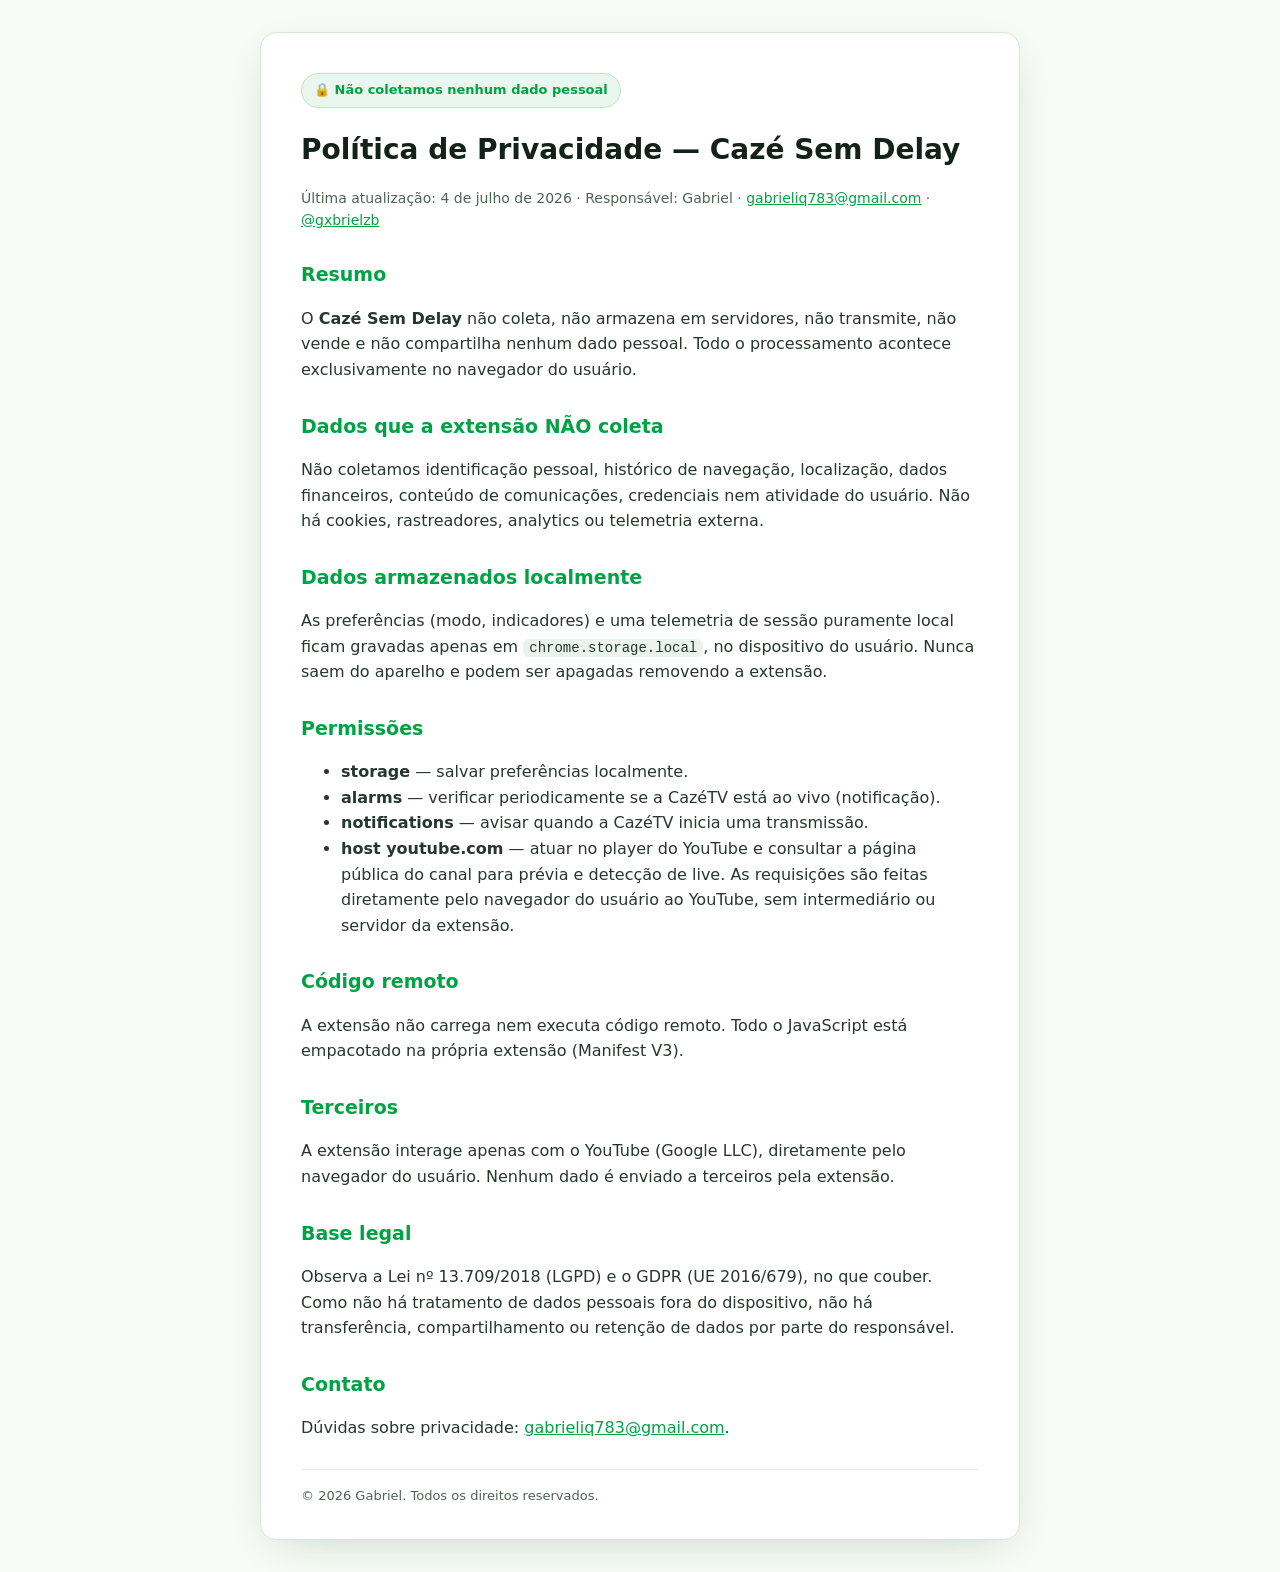
==== index.html @ c625ffb5 "Política de Privacidade — Cazé Sem Delay Co-Authored-By: Claude Fable 5 <noreply@anthropic.com>" ====
<!doctype html>
<html lang="pt-BR">
<head>
<meta charset="utf-8">
<meta name="viewport" content="width=device-width, initial-scale=1">
<title>Política de Privacidade — Cazé Sem Delay</title>
<style>
  :root { --g:#00a344; --ink:#12211a; --dim:#4c6653; --bg:#f6fbf5; --card:#fff; }
  * { box-sizing:border-box; }
  body { margin:0; background:var(--bg); color:var(--ink);
    font:16px/1.6 "Segoe UI",system-ui,-apple-system,sans-serif; padding:32px 16px; }
  main { max-width:760px; margin:0 auto; background:var(--card); border:1px solid #d7e7d9;
    border-radius:16px; padding:40px 40px 32px; box-shadow:0 12px 40px -18px rgba(0,60,20,.25); }
  h1 { font-size:28px; margin:0 0 4px; }
  .meta { color:var(--dim); font-size:14px; margin-bottom:24px; }
  h2 { font-size:19px; margin:28px 0 8px; color:var(--g); }
  p, li { color:#26382d; }
  code { background:#eaf4ec; padding:1px 6px; border-radius:5px; font-size:14px; }
  a { color:var(--g); }
  .badge { display:inline-block; background:#eaf7ee; border:1px solid #bfe3c7; color:var(--g);
    font-weight:700; font-size:13px; padding:6px 12px; border-radius:999px; margin-bottom:20px; }
  footer { margin-top:28px; padding-top:16px; border-top:1px solid #e5efe6; color:var(--dim); font-size:13px; }
</style>
</head>
<body>
<main>
  <div class="badge">🔒 Não coletamos nenhum dado pessoal</div>
  <h1>Política de Privacidade — Cazé Sem Delay</h1>
  <p class="meta">Última atualização: 4 de julho de 2026 · Responsável: Gabriel ·
    <a href="mailto:gabrieliq783@gmail.com">gabrieliq783@gmail.com</a> ·
    <a href="https://instagram.com/gxbrielzb">@gxbrielzb</a></p>

  <h2>Resumo</h2>
  <p>O <strong>Cazé Sem Delay</strong> não coleta, não armazena em servidores, não transmite,
    não vende e não compartilha nenhum dado pessoal. Todo o processamento acontece exclusivamente
    no navegador do usuário.</p>

  <h2>Dados que a extensão NÃO coleta</h2>
  <p>Não coletamos identificação pessoal, histórico de navegação, localização, dados financeiros,
    conteúdo de comunicações, credenciais nem atividade do usuário. Não há cookies, rastreadores,
    analytics ou telemetria externa.</p>

  <h2>Dados armazenados localmente</h2>
  <p>As preferências (modo, indicadores) e uma telemetria de sessão puramente local ficam gravadas
    apenas em <code>chrome.storage.local</code>, no dispositivo do usuário. Nunca saem do aparelho e
    podem ser apagadas removendo a extensão.</p>

  <h2>Permissões</h2>
  <ul>
    <li><strong>storage</strong> — salvar preferências localmente.</li>
    <li><strong>alarms</strong> — verificar periodicamente se a CazéTV está ao vivo (notificação).</li>
    <li><strong>notifications</strong> — avisar quando a CazéTV inicia uma transmissão.</li>
    <li><strong>host youtube.com</strong> — atuar no player do YouTube e consultar a página pública
      do canal para prévia e detecção de live. As requisições são feitas diretamente pelo navegador
      do usuário ao YouTube, sem intermediário ou servidor da extensão.</li>
  </ul>

  <h2>Código remoto</h2>
  <p>A extensão não carrega nem executa código remoto. Todo o JavaScript está empacotado na própria
    extensão (Manifest V3).</p>

  <h2>Terceiros</h2>
  <p>A extensão interage apenas com o YouTube (Google LLC), diretamente pelo navegador do usuário.
    Nenhum dado é enviado a terceiros pela extensão.</p>

  <h2>Base legal</h2>
  <p>Observa a Lei nº 13.709/2018 (LGPD) e o GDPR (UE 2016/679), no que couber. Como não há
    tratamento de dados pessoais fora do dispositivo, não há transferência, compartilhamento ou
    retenção de dados por parte do responsável.</p>

  <h2>Contato</h2>
  <p>Dúvidas sobre privacidade: <a href="mailto:gabrieliq783@gmail.com">gabrieliq783@gmail.com</a>.</p>

  <footer>© 2026 Gabriel. Todos os direitos reservados.</footer>
</main>
</body>
</html>
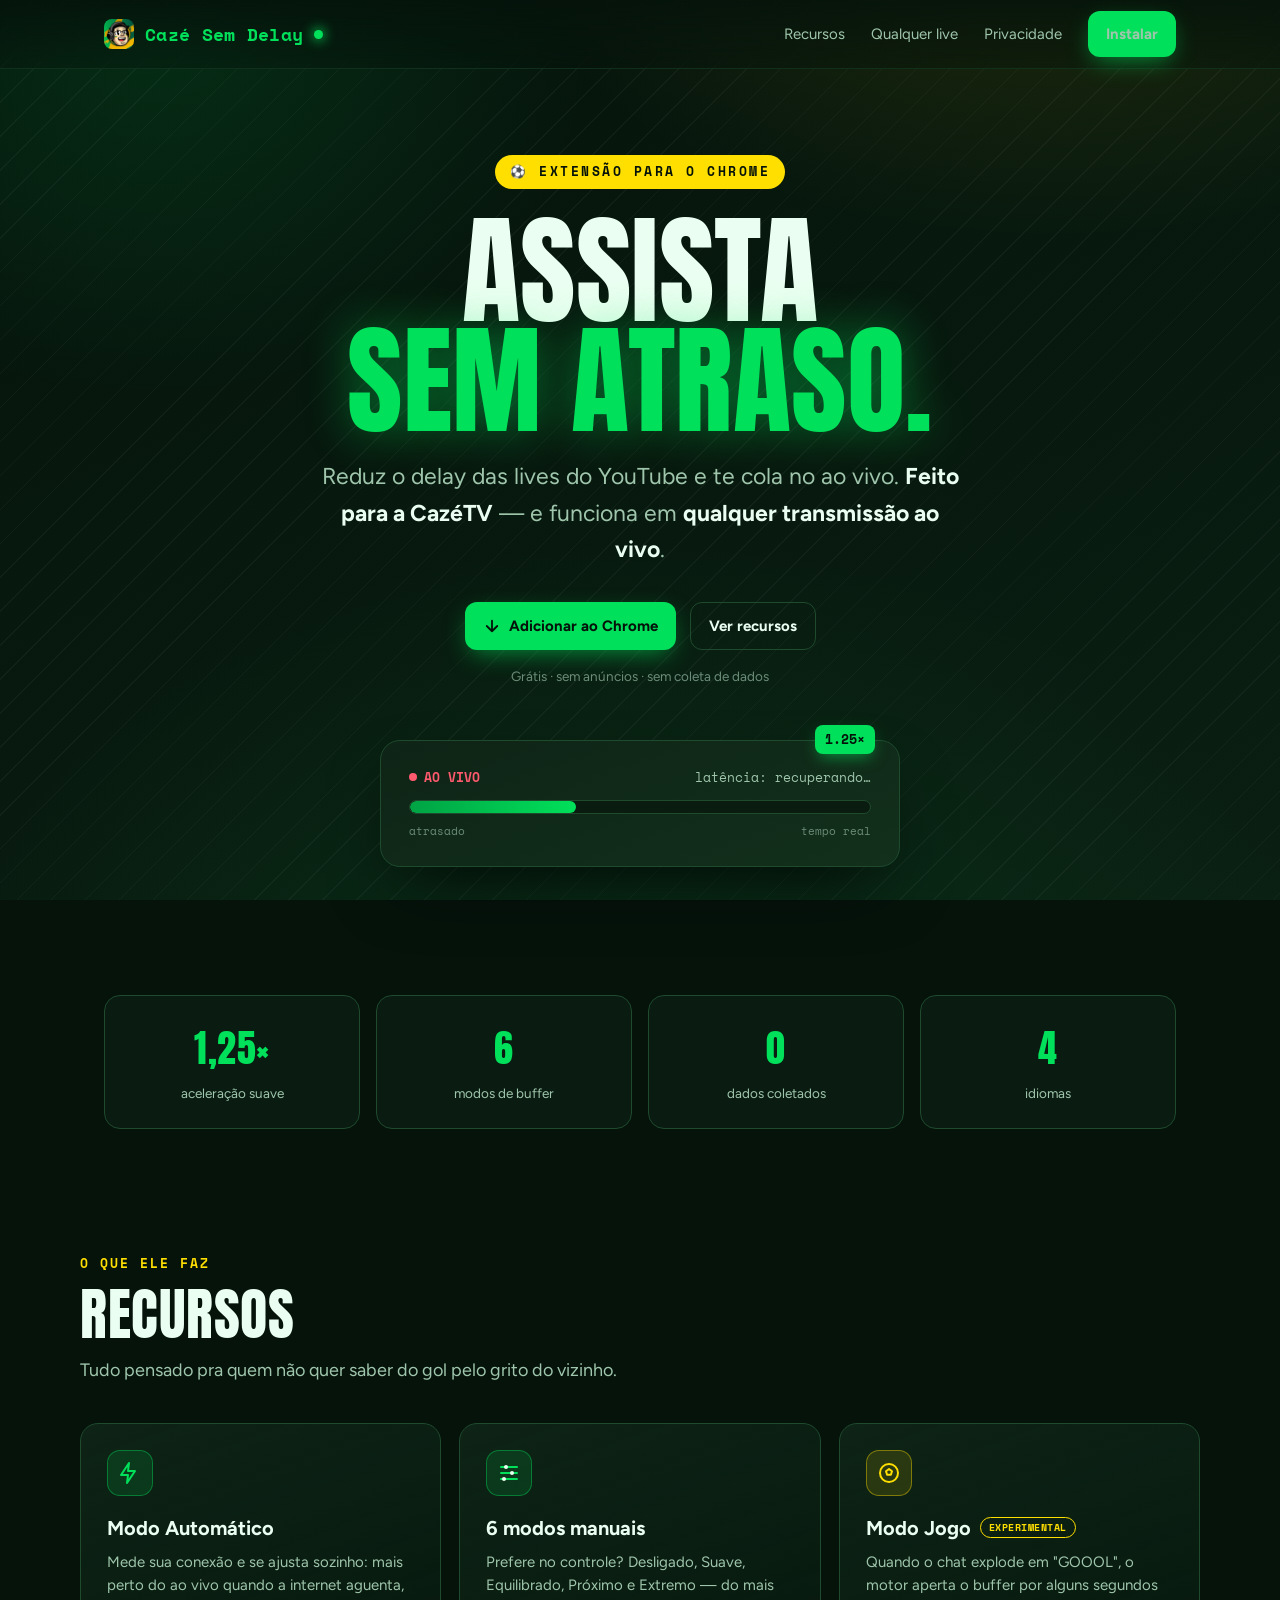
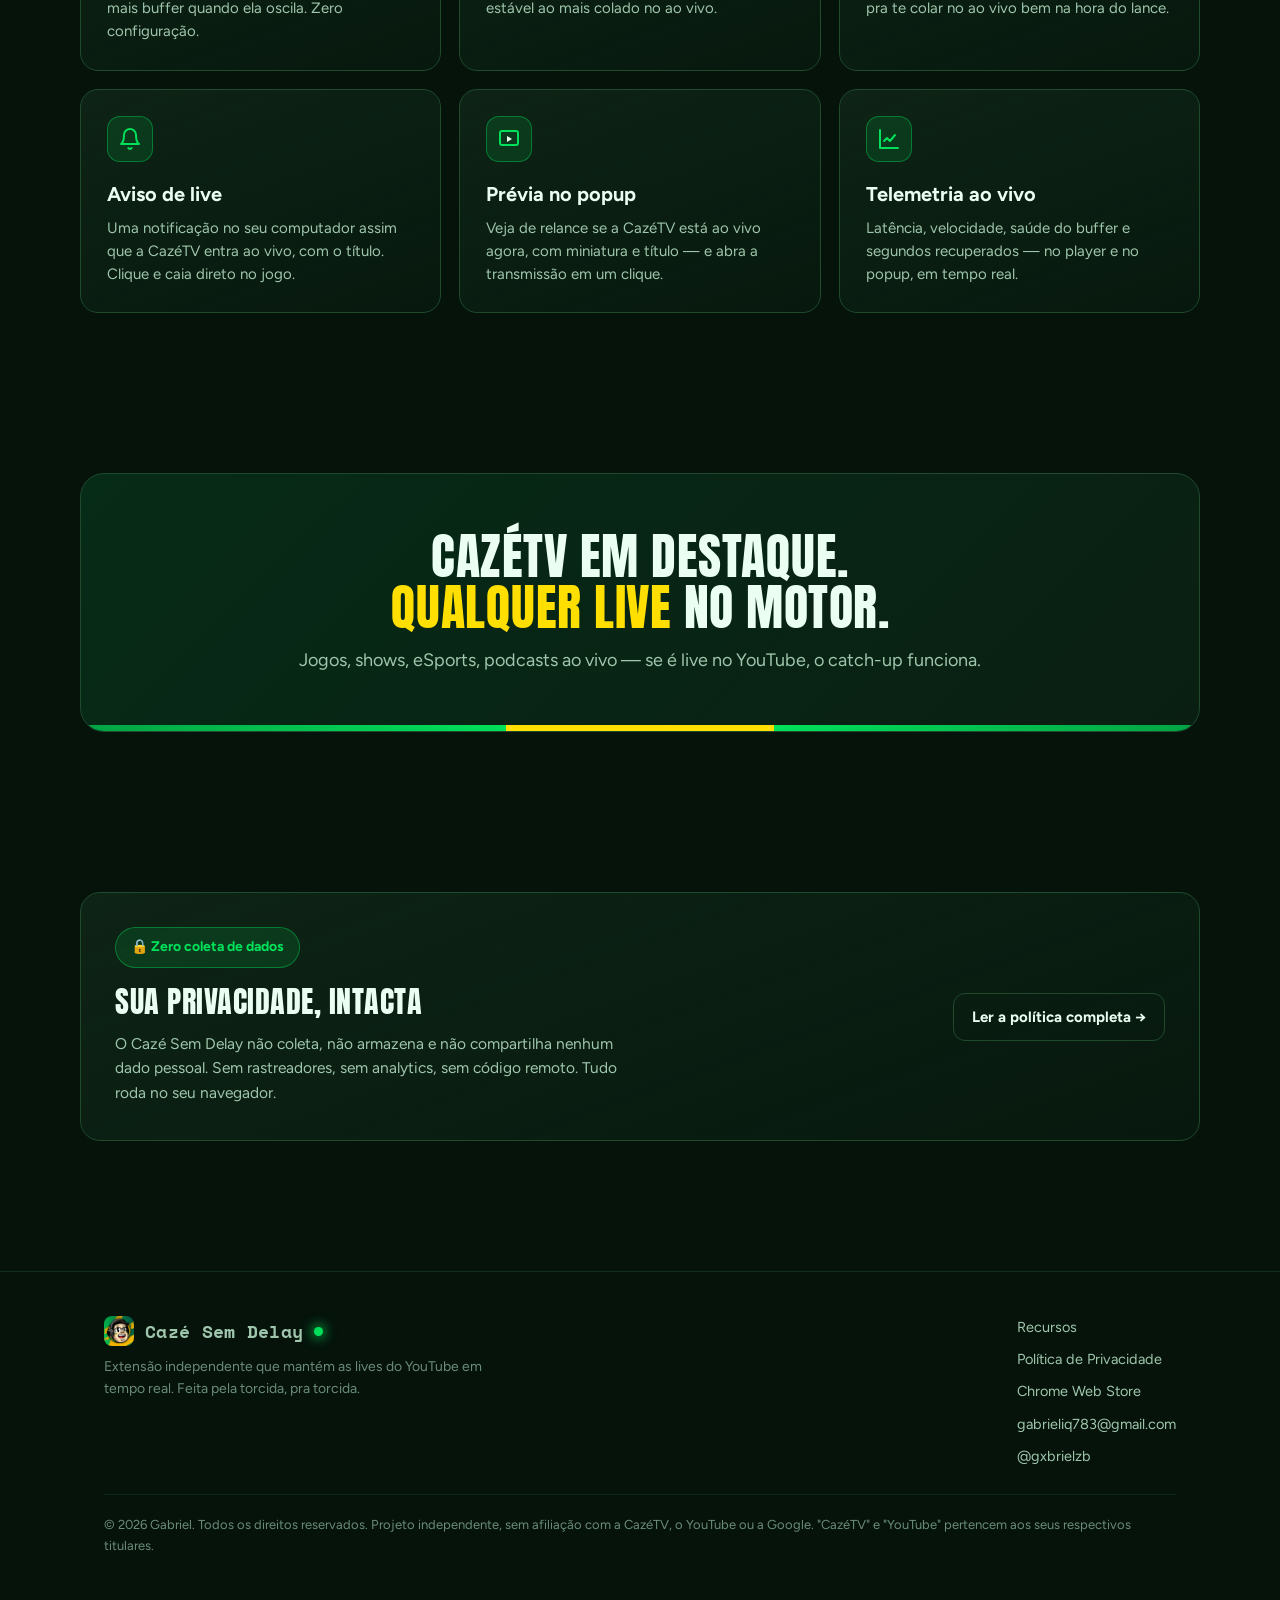
==== commit 41a02ea0: "Site: landing + política de privacidade (identidade verde-e-amarela) Co-Authored-By: Claude Fable 5 " ====
--- a/index.html
+++ b/index.html
@@ -3,75 +3,140 @@
 <head>
 <meta charset="utf-8">
 <meta name="viewport" content="width=device-width, initial-scale=1">
-<title>Política de Privacidade — Cazé Sem Delay</title>
-<style>
-  :root { --g:#00a344; --ink:#12211a; --dim:#4c6653; --bg:#f6fbf5; --card:#fff; }
-  * { box-sizing:border-box; }
-  body { margin:0; background:var(--bg); color:var(--ink);
-    font:16px/1.6 "Segoe UI",system-ui,-apple-system,sans-serif; padding:32px 16px; }
-  main { max-width:760px; margin:0 auto; background:var(--card); border:1px solid #d7e7d9;
-    border-radius:16px; padding:40px 40px 32px; box-shadow:0 12px 40px -18px rgba(0,60,20,.25); }
-  h1 { font-size:28px; margin:0 0 4px; }
-  .meta { color:var(--dim); font-size:14px; margin-bottom:24px; }
-  h2 { font-size:19px; margin:28px 0 8px; color:var(--g); }
-  p, li { color:#26382d; }
-  code { background:#eaf4ec; padding:1px 6px; border-radius:5px; font-size:14px; }
-  a { color:var(--g); }
-  .badge { display:inline-block; background:#eaf7ee; border:1px solid #bfe3c7; color:var(--g);
-    font-weight:700; font-size:13px; padding:6px 12px; border-radius:999px; margin-bottom:20px; }
-  footer { margin-top:28px; padding-top:16px; border-top:1px solid #e5efe6; color:var(--dim); font-size:13px; }
-</style>
+<title>Cazé Sem Delay — assista no tempo real</title>
+<meta name="description" content="Extensão do Chrome que reduz o atraso das lives do YouTube. Feita para a CazéTV, funciona em qualquer transmissão ao vivo.">
+<link rel="icon" href="icon.png">
+<link rel="preconnect" href="https://fonts.googleapis.com">
+<link rel="preconnect" href="https://fonts.gstatic.com" crossorigin>
+<link href="https://fonts.googleapis.com/css2?family=Anton&family=Figtree:wght@400;500;600;700;800&family=Space+Mono:wght@400;700&display=swap" rel="stylesheet">
+<link rel="stylesheet" href="styles.css">
 </head>
 <body>
+
+<header>
+  <div class="wrap nav">
+    <a class="brand" href="index.html"><img src="icon.png" alt="">Cazé Sem Delay<span class="o"></span></a>
+    <nav class="nav-links">
+      <a href="#recursos">Recursos</a>
+      <a href="#qualquer">Qualquer live</a>
+      <a href="privacidade.html">Privacidade</a>
+      <a class="btn btn-g" href="https://chromewebstore.google.com/detail/gmfbbgeihenmmnpkmefojhnpockgpnch">Instalar</a>
+    </nav>
+  </div>
+</header>
+
 <main>
-  <div class="badge">🔒 Não coletamos nenhum dado pessoal</div>
-  <h1>Política de Privacidade — Cazé Sem Delay</h1>
-  <p class="meta">Última atualização: 4 de julho de 2026 · Responsável: Gabriel ·
-    <a href="mailto:gabrieliq783@gmail.com">gabrieliq783@gmail.com</a> ·
-    <a href="https://instagram.com/gxbrielzb">@gxbrielzb</a></p>
+  <!-- HERO -->
+  <section class="hero wrap">
+    <span class="chip reveal" style="animation-delay:.05s">⚽ EXTENSÃO PARA O CHROME</span>
+    <h1 class="reveal" style="animation-delay:.12s">Assista<br><em>sem atraso.</em></h1>
+    <p class="sub reveal" style="animation-delay:.2s">Reduz o delay das lives do YouTube e te cola no ao vivo.
+      <b>Feito para a CazéTV</b> — e funciona em <b>qualquer transmissão ao vivo</b>.</p>
+    <div class="cta-row reveal" style="animation-delay:.28s">
+      <a class="btn btn-g" href="https://chromewebstore.google.com/detail/gmfbbgeihenmmnpkmefojhnpockgpnch">
+        <svg width="18" height="18" viewBox="0 0 24 24" fill="none" stroke="currentColor" stroke-width="2.4" stroke-linecap="round" stroke-linejoin="round"><path d="M12 5v14M5 12l7 7 7-7"/></svg>
+        Adicionar ao Chrome</a>
+      <a class="btn btn-ghost" href="#recursos">Ver recursos</a>
+    </div>
+    <p class="hero-badge reveal" style="animation-delay:.34s">Grátis · sem anúncios · sem coleta de dados</p>
 
-  <h2>Resumo</h2>
-  <p>O <strong>Cazé Sem Delay</strong> não coleta, não armazena em servidores, não transmite,
-    não vende e não compartilha nenhum dado pessoal. Todo o processamento acontece exclusivamente
-    no navegador do usuário.</p>
+    <!-- speedometer -->
+    <div class="gauge reveal" style="animation-delay:.42s">
+      <span class="rate mono">1.25×</span>
+      <div class="row"><span class="live"><span class="dot"></span>AO VIVO</span><span>latência: recuperando…</span></div>
+      <div class="bar"><span></span></div>
+      <div class="scale"><span>atrasado</span><span>tempo real</span></div>
+    </div>
+  </section>
 
-  <h2>Dados que a extensão NÃO coleta</h2>
-  <p>Não coletamos identificação pessoal, histórico de navegação, localização, dados financeiros,
-    conteúdo de comunicações, credenciais nem atividade do usuário. Não há cookies, rastreadores,
-    analytics ou telemetria externa.</p>
+  <!-- STATS -->
+  <section class="wrap">
+    <div class="stats">
+      <div class="stat"><b>1,25×</b><span>aceleração suave</span></div>
+      <div class="stat"><b>6</b><span>modos de buffer</span></div>
+      <div class="stat"><b>0</b><span>dados coletados</span></div>
+      <div class="stat"><b>4</b><span>idiomas</span></div>
+    </div>
+  </section>
 
-  <h2>Dados armazenados localmente</h2>
-  <p>As preferências (modo, indicadores) e uma telemetria de sessão puramente local ficam gravadas
-    apenas em <code>chrome.storage.local</code>, no dispositivo do usuário. Nunca saem do aparelho e
-    podem ser apagadas removendo a extensão.</p>
+  <!-- FEATURES -->
+  <section class="sec wrap" id="recursos">
+    <p class="sec-kicker">O QUE ELE FAZ</p>
+    <h2>Recursos</h2>
+    <p class="lead">Tudo pensado pra quem não quer saber do gol pelo grito do vizinho.</p>
+    <div class="grid">
+      <div class="card">
+        <div class="ic"><svg viewBox="0 0 24 24"><path d="M11 2 3 14h7l-1 8 8-12h-7z"/></svg></div>
+        <h3>Modo Automático</h3>
+        <p>Mede sua conexão e se ajusta sozinho: mais perto do ao vivo quando a internet aguenta, mais buffer quando ela oscila. Zero configuração.</p>
+      </div>
+      <div class="card">
+        <div class="ic"><svg viewBox="0 0 24 24"><path d="M4 6h16M4 12h16M4 18h16"/><circle cx="9" cy="6" r="2" fill="currentColor" stroke="none"/><circle cx="15" cy="12" r="2" fill="currentColor" stroke="none"/><circle cx="7" cy="18" r="2" fill="currentColor" stroke="none"/></svg></div>
+        <h3>6 modos manuais</h3>
+        <p>Prefere no controle? Desligado, Suave, Equilibrado, Próximo e Extremo — do mais estável ao mais colado no ao vivo.</p>
+      </div>
+      <div class="card exp">
+        <div class="ic"><svg viewBox="0 0 24 24"><circle cx="12" cy="12" r="9"/><path d="M12 8l3 2.2-1.1 3.6h-3.8L9 10.2z"/></svg></div>
+        <h3>Modo Jogo <span class="tag">experimental</span></h3>
+        <p>Quando o chat explode em "GOOOL", o motor aperta o buffer por alguns segundos pra te colar no ao vivo bem na hora do lance.</p>
+      </div>
+      <div class="card">
+        <div class="ic"><svg viewBox="0 0 24 24"><path d="M18 8a6 6 0 0 0-12 0c0 7-3 9-3 9h18s-3-2-3-9"/><path d="M13.7 21a2 2 0 0 1-3.4 0"/></svg></div>
+        <h3>Aviso de live</h3>
+        <p>Uma notificação no seu computador assim que a CazéTV entra ao vivo, com o título. Clique e caia direto no jogo.</p>
+      </div>
+      <div class="card">
+        <div class="ic"><svg viewBox="0 0 24 24"><rect x="3" y="4" width="18" height="14" rx="2"/><path d="M10 9l5 3-5 3z" fill="currentColor" stroke="none"/></svg></div>
+        <h3>Prévia no popup</h3>
+        <p>Veja de relance se a CazéTV está ao vivo agora, com miniatura e título — e abra a transmissão em um clique.</p>
+      </div>
+      <div class="card">
+        <div class="ic"><svg viewBox="0 0 24 24"><path d="M3 3v18h18"/><path d="M7 14l3-3 3 3 5-6"/></svg></div>
+        <h3>Telemetria ao vivo</h3>
+        <p>Latência, velocidade, saúde do buffer e segundos recuperados — no player e no popup, em tempo real.</p>
+      </div>
+    </div>
+  </section>
 
-  <h2>Permissões</h2>
-  <ul>
-    <li><strong>storage</strong> — salvar preferências localmente.</li>
-    <li><strong>alarms</strong> — verificar periodicamente se a CazéTV está ao vivo (notificação).</li>
-    <li><strong>notifications</strong> — avisar quando a CazéTV inicia uma transmissão.</li>
-    <li><strong>host youtube.com</strong> — atuar no player do YouTube e consultar a página pública
-      do canal para prévia e detecção de live. As requisições são feitas diretamente pelo navegador
-      do usuário ao YouTube, sem intermediário ou servidor da extensão.</li>
-  </ul>
+  <!-- BAND -->
+  <section class="sec wrap" id="qualquer">
+    <div class="band">
+      <h2>CazéTV em destaque.<br><em>Qualquer live</em> no motor.</h2>
+      <p>Jogos, shows, eSports, podcasts ao vivo — se é live no YouTube, o catch-up funciona.</p>
+    </div>
+  </section>
 
-  <h2>Código remoto</h2>
-  <p>A extensão não carrega nem executa código remoto. Todo o JavaScript está empacotado na própria
-    extensão (Manifest V3).</p>
+  <!-- PRIVACY TEASER -->
+  <section class="sec wrap">
+    <div class="priv-teaser">
+      <div>
+        <span class="pill">🔒 Zero coleta de dados</span>
+        <h3>Sua privacidade, intacta</h3>
+        <p>O Cazé Sem Delay não coleta, não armazena e não compartilha nenhum dado pessoal. Sem rastreadores, sem analytics, sem código remoto. Tudo roda no seu navegador.</p>
+      </div>
+      <a class="btn btn-ghost" href="privacidade.html">Ler a política completa →</a>
+    </div>
+  </section>
+</main>
 
-  <h2>Terceiros</h2>
-  <p>A extensão interage apenas com o YouTube (Google LLC), diretamente pelo navegador do usuário.
-    Nenhum dado é enviado a terceiros pela extensão.</p>
+<footer>
+  <div class="wrap">
+    <div class="foot">
+      <div>
+        <a class="brand" href="index.html"><img src="icon.png" alt="">Cazé Sem Delay<span class="o"></span></a>
+        <p>Extensão independente que mantém as lives do YouTube em tempo real. Feita pela torcida, pra torcida.</p>
+      </div>
+      <div class="foot-links">
+        <a href="#recursos">Recursos</a>
+        <a href="privacidade.html">Política de Privacidade</a>
+        <a href="https://chromewebstore.google.com/detail/gmfbbgeihenmmnpkmefojhnpockgpnch">Chrome Web Store</a>
+        <a href="mailto:gabrieliq783@gmail.com">gabrieliq783@gmail.com</a>
+        <a href="https://instagram.com/gxbrielzb">@gxbrielzb</a>
+      </div>
+    </div>
+    <p class="copyr">© 2026 Gabriel. Todos os direitos reservados. Projeto independente, sem afiliação com a CazéTV, o YouTube ou a Google. "CazéTV" e "YouTube" pertencem aos seus respectivos titulares.</p>
+  </div>
+</footer>
 
-  <h2>Base legal</h2>
-  <p>Observa a Lei nº 13.709/2018 (LGPD) e o GDPR (UE 2016/679), no que couber. Como não há
-    tratamento de dados pessoais fora do dispositivo, não há transferência, compartilhamento ou
-    retenção de dados por parte do responsável.</p>
-
-  <h2>Contato</h2>
-  <p>Dúvidas sobre privacidade: <a href="mailto:gabrieliq783@gmail.com">gabrieliq783@gmail.com</a>.</p>
-
-  <footer>© 2026 Gabriel. Todos os direitos reservados.</footer>
-</main>
 </body>
 </html>
--- a/styles.css
+++ b/styles.css
@@ -0,0 +1,149 @@
+/* Cazé Sem Delay — site. © 2026 Gabriel. Estádio à noite: verde profundo + holofotes. */
+:root{
+  --bg:#05130b; --bg2:#0a1f12; --surface:#0e2416; --surface2:#12301c;
+  --border:#1f4a2e; --ink:#eafff1; --dim:#9fc6ac; --faint:#6b8c78;
+  --g:#00e05a; --g2:#00a344; --y:#ffdf00; --blue:#1c2b6b;
+  --shadow:0 30px 70px -24px rgba(0,0,0,.8);
+  --ease:cubic-bezier(.2,.7,.2,1);
+}
+*{margin:0;padding:0;box-sizing:border-box}
+html{scroll-behavior:smooth}
+body{
+  background:var(--bg); color:var(--ink);
+  font-family:"Figtree","Segoe UI",system-ui,sans-serif; font-size:17px; line-height:1.6;
+  -webkit-font-smoothing:antialiased; overflow-x:hidden; position:relative; min-height:100vh;
+}
+/* atmosfera: holofotes + gramado + textura diagonal */
+body::before{content:"";position:fixed;inset:0;z-index:-2;pointer-events:none;
+  background:
+    radial-gradient(900px 520px at 82% -8%, rgba(255,223,0,.10), transparent 60%),
+    radial-gradient(760px 620px at 12% 4%, rgba(0,224,90,.12), transparent 58%),
+    radial-gradient(1200px 900px at 50% 120%, rgba(0,163,68,.14), transparent 60%),
+    linear-gradient(160deg,var(--bg),var(--bg2));}
+body::after{content:"";position:fixed;inset:0;z-index:-1;pointer-events:none;opacity:.04;
+  background:repeating-linear-gradient(135deg,#fff 0 1px,transparent 1px 24px);}
+a{color:var(--g);text-decoration:none}
+.wrap{max-width:1120px;margin:0 auto;padding:0 24px}
+.mono{font-family:"Space Mono",ui-monospace,monospace}
+
+/* ---- header ---- */
+header{position:sticky;top:0;z-index:50;backdrop-filter:blur(12px);
+  background:linear-gradient(180deg,rgba(5,19,11,.85),rgba(5,19,11,.35));
+  border-bottom:1px solid rgba(31,74,46,.5)}
+.nav{display:flex;align-items:center;justify-content:space-between;height:68px}
+.brand{display:flex;align-items:center;gap:11px;font-family:"Space Mono",monospace;font-weight:700;font-size:18px;letter-spacing:.3px}
+.brand img{width:30px;height:30px;border-radius:8px}
+.brand .o{width:9px;height:9px;border-radius:50%;background:var(--g);box-shadow:0 0 12px 2px rgba(0,224,90,.75);animation:pulse 2s var(--ease) infinite}
+.nav-links{display:flex;align-items:center;gap:26px;font-size:15px}
+.nav-links a{color:var(--dim);transition:color .2s}
+.nav-links a:hover{color:var(--ink)}
+.btn{display:inline-flex;align-items:center;gap:8px;font-weight:700;font-size:15px;
+  padding:11px 18px;border-radius:12px;border:0;cursor:pointer;transition:transform .12s var(--ease),box-shadow .2s,background .2s}
+.btn-g{background:var(--g);color:#04120a;box-shadow:0 8px 24px -6px rgba(0,224,90,.6)}
+.btn-g:hover{transform:translateY(-2px);box-shadow:0 14px 34px -6px rgba(0,224,90,.75)}
+.btn-ghost{background:transparent;color:var(--ink);border:1px solid var(--border)}
+.btn-ghost:hover{border-color:var(--g);color:var(--g)}
+@media(max-width:680px){.nav-links{display:none}}
+
+/* ---- hero ---- */
+.hero{position:relative;padding:86px 0 64px;text-align:center}
+.chip{display:inline-flex;align-items:center;gap:8px;font-family:"Space Mono",monospace;font-size:12.5px;font-weight:700;
+  letter-spacing:2.5px;color:#04120a;background:var(--y);padding:7px 15px;border-radius:999px;margin-bottom:26px}
+.hero h1{font-family:"Anton",sans-serif;font-weight:400;letter-spacing:.5px;line-height:.92;
+  font-size:clamp(52px,10vw,120px);text-transform:uppercase;margin-bottom:22px}
+.hero h1 em{font-style:normal;color:var(--g);text-shadow:0 0 46px rgba(0,224,90,.45)}
+.hero p.sub{font-size:clamp(18px,2.4vw,23px);color:var(--dim);max-width:640px;margin:0 auto 34px}
+.hero p.sub b{color:var(--ink)}
+.cta-row{display:flex;gap:14px;justify-content:center;flex-wrap:wrap}
+.hero-badge{margin-top:16px;font-size:13.5px;color:var(--faint)}
+.reveal{opacity:0;transform:translateY(16px);animation:rise .8s var(--ease) forwards}
+
+/* ---- speedometer visual ---- */
+.gauge{margin:52px auto 0;max-width:520px;position:relative;
+  background:linear-gradient(160deg,var(--surface),var(--surface2));border:1px solid var(--border);
+  border-radius:20px;padding:26px 28px;box-shadow:var(--shadow)}
+.gauge .row{display:flex;align-items:center;justify-content:space-between;font-family:"Space Mono",monospace;font-size:13px;color:var(--dim);margin-bottom:12px}
+.gauge .live{display:inline-flex;align-items:center;gap:7px;color:#ff5a6e;font-weight:700}
+.gauge .live .dot{width:8px;height:8px;border-radius:50%;background:#ff5a6e;animation:pulse 1.3s var(--ease) infinite}
+.bar{height:14px;border-radius:999px;background:#0a1c10;overflow:hidden;border:1px solid var(--border)}
+.bar span{display:block;height:100%;width:36%;border-radius:999px;
+  background:linear-gradient(90deg,var(--g2),var(--g));animation:catchup 3.4s var(--ease) infinite}
+.gauge .scale{display:flex;justify-content:space-between;font-family:"Space Mono",monospace;font-size:11px;color:var(--faint);margin-top:9px}
+.gauge .rate{position:absolute;top:-16px;right:24px;font-family:"Space Mono",monospace;font-weight:700;font-size:13px;
+  color:#04120a;background:var(--g);padding:4px 10px;border-radius:8px;box-shadow:0 6px 16px -4px rgba(0,224,90,.6)}
+
+/* ---- stats ---- */
+.stats{display:grid;grid-template-columns:repeat(4,1fr);gap:16px;margin:64px 0}
+.stat{background:rgba(14,36,22,.6);border:1px solid var(--border);border-radius:16px;padding:22px;text-align:center}
+.stat b{display:block;font-family:"Anton",sans-serif;font-weight:400;font-size:38px;color:var(--g);letter-spacing:.5px}
+.stat span{font-size:13.5px;color:var(--dim)}
+@media(max-width:680px){.stats{grid-template-columns:repeat(2,1fr)}}
+
+/* ---- section heads ---- */
+.sec{padding:60px 0}
+.sec-kicker{font-family:"Space Mono",monospace;font-size:13px;letter-spacing:2px;color:var(--y);font-weight:700;margin-bottom:12px}
+.sec h2{font-family:"Anton",sans-serif;font-weight:400;font-size:clamp(34px,5vw,56px);text-transform:uppercase;letter-spacing:.5px;line-height:1;margin-bottom:14px}
+.sec .lead{color:var(--dim);max-width:560px;font-size:18px}
+
+/* ---- features ---- */
+.grid{display:grid;grid-template-columns:repeat(3,1fr);gap:18px;margin-top:38px}
+@media(max-width:900px){.grid{grid-template-columns:repeat(2,1fr)}}
+@media(max-width:560px){.grid{grid-template-columns:1fr}}
+.card{background:linear-gradient(160deg,var(--surface),rgba(10,31,18,.5));border:1px solid var(--border);
+  border-radius:18px;padding:26px;transition:transform .18s var(--ease),border-color .2s,box-shadow .2s}
+.card:hover{transform:translateY(-4px);border-color:var(--g);box-shadow:0 22px 44px -20px rgba(0,224,90,.35)}
+.card .ic{width:46px;height:46px;border-radius:13px;display:grid;place-items:center;margin-bottom:16px;
+  background:rgba(0,224,90,.12);border:1px solid rgba(0,224,90,.4)}
+.card .ic svg{width:24px;height:24px;stroke:var(--g);fill:none;stroke-width:2;stroke-linecap:round;stroke-linejoin:round}
+.card.exp .ic{background:rgba(255,223,0,.12);border-color:rgba(255,223,0,.4)}
+.card.exp .ic svg{stroke:var(--y)}
+.card h3{font-size:20px;font-weight:700;margin-bottom:7px;display:flex;align-items:center;gap:9px}
+.tag{font-family:"Space Mono",monospace;font-size:9.5px;font-weight:700;letter-spacing:.5px;text-transform:uppercase;
+  color:var(--y);border:1px solid var(--y);border-radius:999px;padding:2px 8px}
+.card p{color:var(--dim);font-size:15px;line-height:1.55}
+
+/* ---- big band ---- */
+.band{margin:40px 0;border-radius:24px;overflow:hidden;position:relative;
+  background:linear-gradient(135deg,#062b17,#0a1f12);border:1px solid var(--border);padding:56px 40px;text-align:center}
+.band::after{content:"";position:absolute;left:0;right:0;bottom:0;height:6px;
+  background:linear-gradient(90deg,var(--g2),var(--g) 38%,var(--y) 38%,var(--y) 62%,var(--g) 62%,var(--g2))}
+.band h2{font-family:"Anton",sans-serif;font-weight:400;font-size:clamp(30px,5vw,50px);text-transform:uppercase;line-height:1.02}
+.band h2 em{font-style:normal;color:var(--y)}
+.band p{color:var(--dim);margin-top:14px;font-size:18px}
+
+/* ---- privacy teaser + article ---- */
+.priv-teaser{display:flex;align-items:center;gap:26px;flex-wrap:wrap;justify-content:space-between;
+  background:linear-gradient(160deg,var(--surface),rgba(10,31,18,.5));border:1px solid var(--border);border-radius:20px;padding:34px}
+.priv-teaser .pill{display:inline-flex;align-items:center;gap:9px;background:rgba(0,224,90,.12);border:1px solid rgba(0,224,90,.4);
+  color:var(--g);font-weight:700;padding:8px 15px;border-radius:999px;font-size:14px;margin-bottom:10px}
+.priv-teaser h3{font-family:"Anton",sans-serif;font-weight:400;font-size:30px;text-transform:uppercase;letter-spacing:.5px}
+.priv-teaser p{color:var(--dim);max-width:520px;margin-top:6px;font-size:15.5px}
+
+.article{max-width:820px;margin:0 auto}
+.article .badge{display:inline-flex;align-items:center;gap:9px;background:rgba(0,224,90,.12);border:1px solid rgba(0,224,90,.4);
+  color:var(--g);font-weight:700;padding:8px 15px;border-radius:999px;font-size:14px;margin-bottom:20px}
+.article h1{font-family:"Anton",sans-serif;font-weight:400;font-size:clamp(38px,7vw,64px);text-transform:uppercase;letter-spacing:.5px;line-height:.98;margin-bottom:8px}
+.article .meta{color:var(--faint);font-size:14px;margin-bottom:34px;font-family:"Space Mono",monospace}
+.article h2{font-size:22px;margin:30px 0 10px;color:var(--g)}
+.article p,.article li{color:var(--ink);font-size:16.5px;line-height:1.7}
+.article ul{padding-left:22px;margin:8px 0}
+.article li{margin:5px 0}
+.article code{background:var(--surface2);border:1px solid var(--border);border-radius:6px;padding:1px 7px;font-family:"Space Mono",monospace;font-size:14px}
+.article .box{background:linear-gradient(160deg,var(--surface),rgba(10,31,18,.5));border:1px solid var(--border);border-radius:16px;padding:24px 28px;margin:18px 0}
+
+/* ---- footer ---- */
+footer{border-top:1px solid rgba(31,74,46,.5);margin-top:70px;padding:44px 0 60px}
+.foot{display:flex;justify-content:space-between;gap:30px;flex-wrap:wrap;align-items:flex-start}
+.foot .brand{margin-bottom:10px}
+.foot p{color:var(--faint);font-size:14px;max-width:380px}
+.foot a{color:var(--dim)}
+.foot-links{display:flex;flex-direction:column;gap:9px;font-size:14.5px}
+.foot-links a{color:var(--dim)}
+.foot-links a:hover{color:var(--g)}
+.copyr{margin-top:26px;color:var(--faint);font-size:13px;border-top:1px solid rgba(31,74,46,.35);padding-top:20px}
+
+/* ---- animations ---- */
+@keyframes pulse{0%,100%{opacity:1;transform:scale(1)}50%{opacity:.4;transform:scale(.7)}}
+@keyframes rise{to{opacity:1;transform:translateY(0)}}
+@keyframes catchup{0%{width:34%}55%{width:88%}75%{width:88%}100%{width:34%}}
+@media(prefers-reduced-motion:reduce){*{animation:none!important}.reveal{opacity:1;transform:none}}
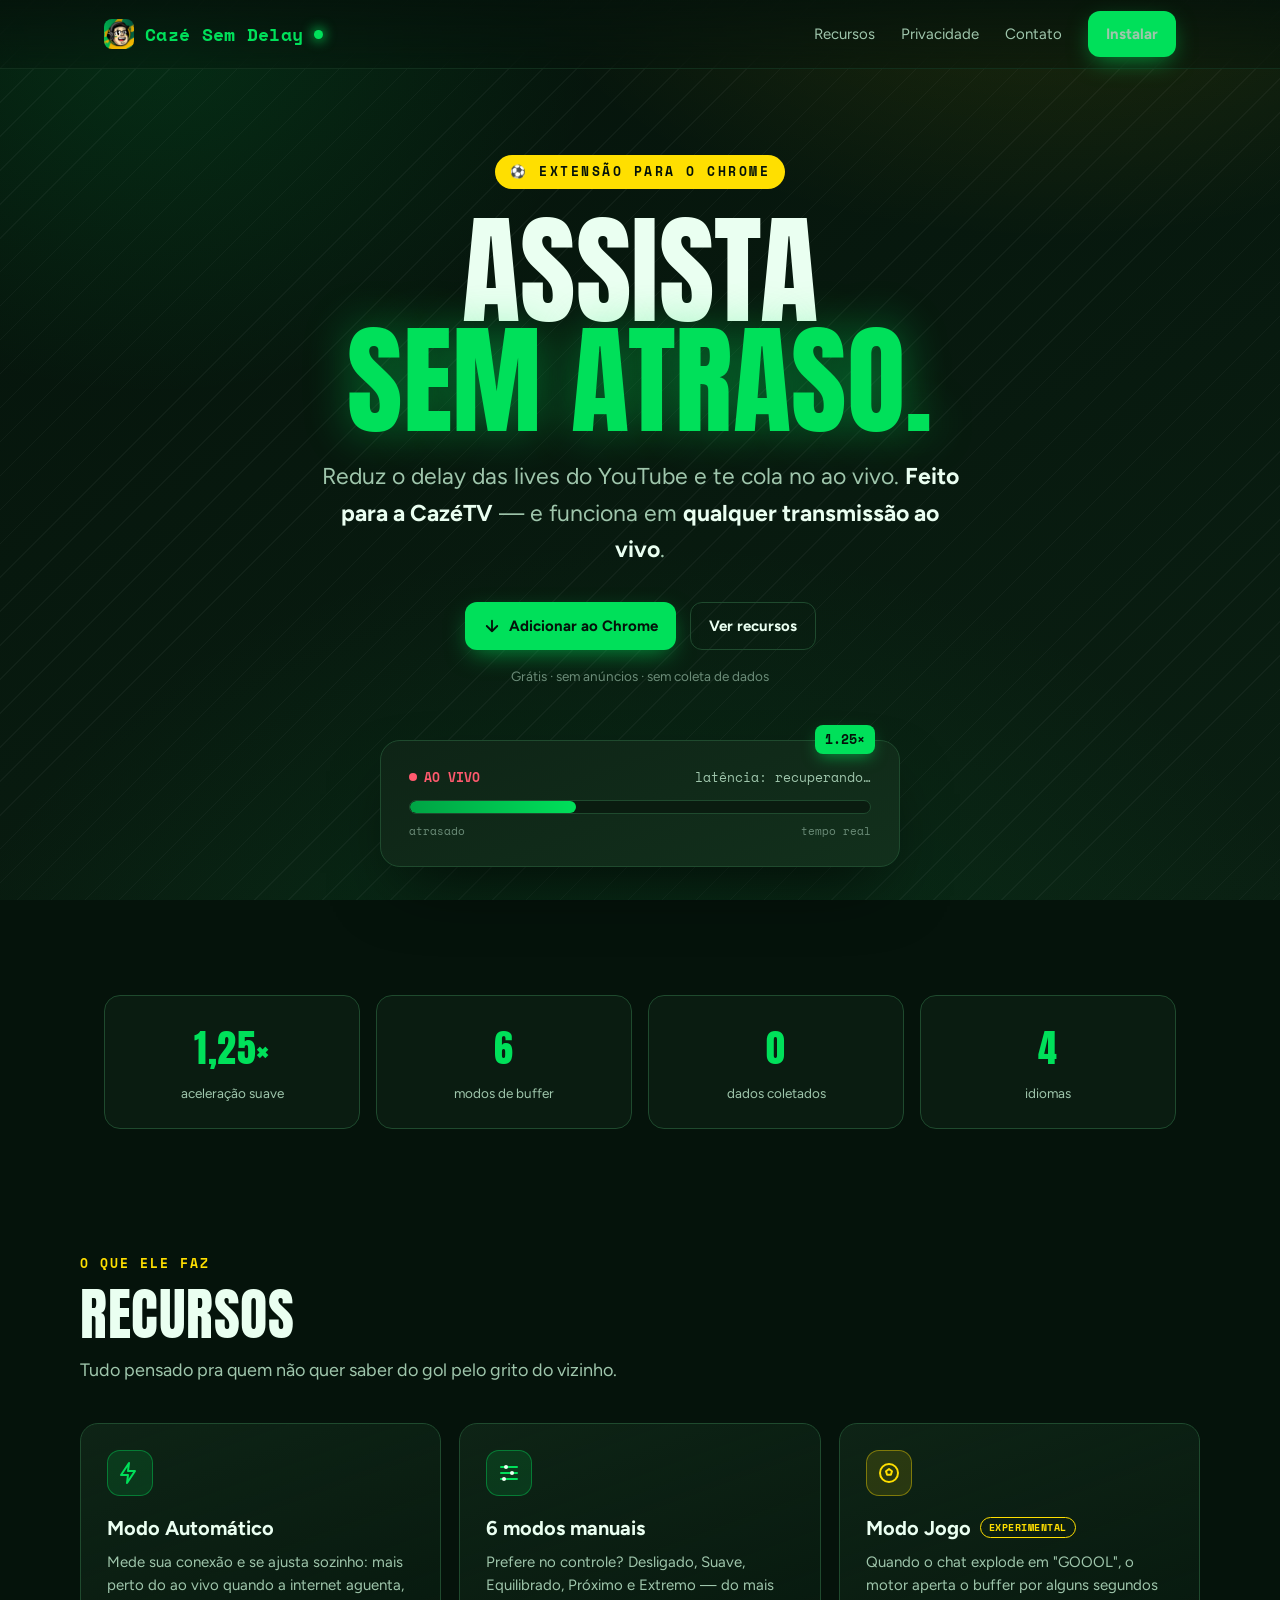
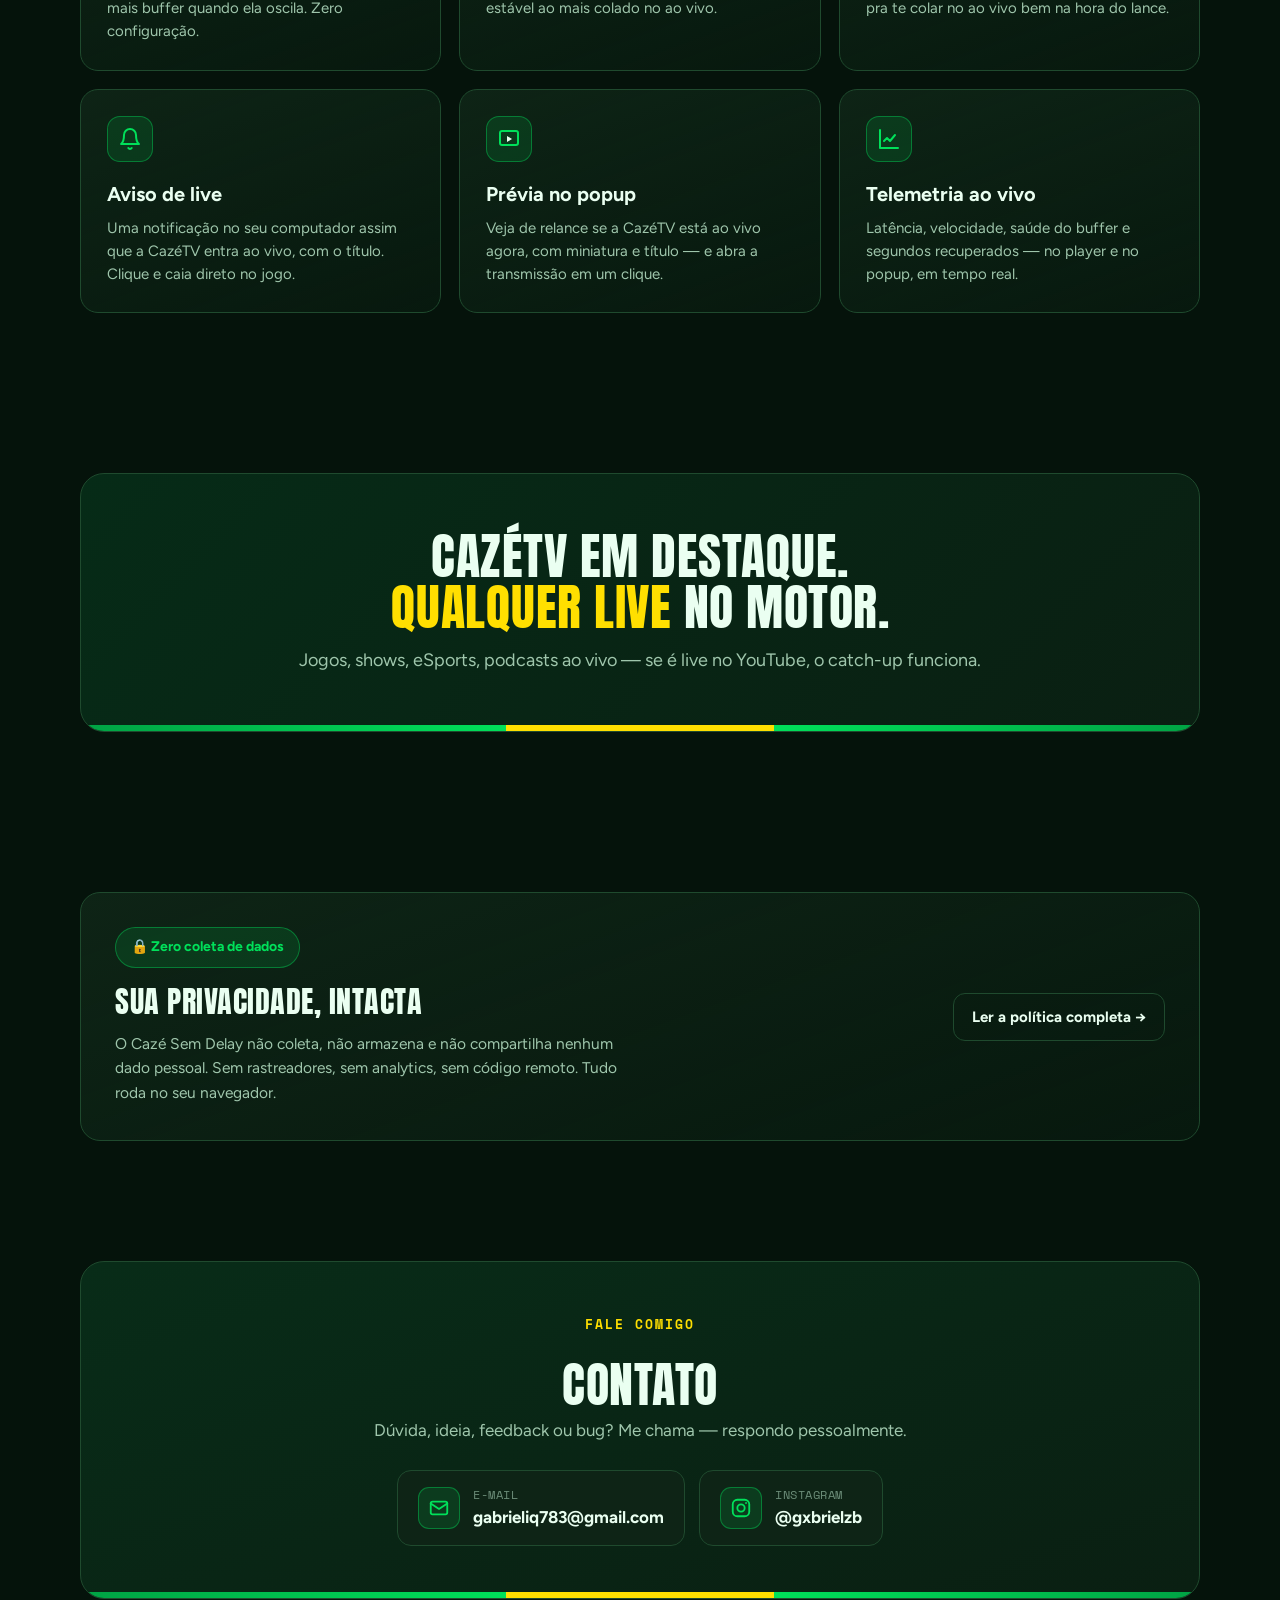
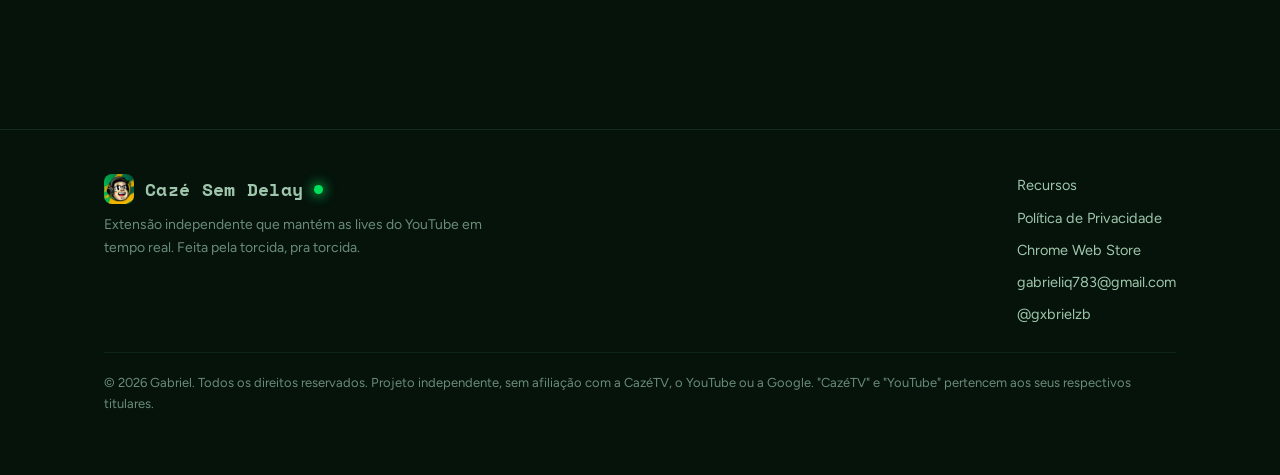
==== commit fe9d0000: "Contato à vista: seção dedicada com e-mail e Instagram Co-Authored-By: Claude Fable 5 <noreply@anthr" ====
--- a/index.html
+++ b/index.html
@@ -18,8 +18,8 @@
     <a class="brand" href="index.html"><img src="icon.png" alt="">Cazé Sem Delay<span class="o"></span></a>
     <nav class="nav-links">
       <a href="#recursos">Recursos</a>
-      <a href="#qualquer">Qualquer live</a>
       <a href="privacidade.html">Privacidade</a>
+      <a href="#contato">Contato</a>
       <a class="btn btn-g" href="https://chromewebstore.google.com/detail/gmfbbgeihenmmnpkmefojhnpockgpnch">Instalar</a>
     </nav>
   </div>
@@ -117,6 +117,25 @@
       <a class="btn btn-ghost" href="privacidade.html">Ler a política completa →</a>
     </div>
   </section>
+
+  <!-- CONTATO -->
+  <section class="sec wrap" id="contato">
+    <div class="contact">
+      <p class="sec-kicker">FALE COMIGO</p>
+      <h2>Contato</h2>
+      <p>Dúvida, ideia, feedback ou bug? Me chama — respondo pessoalmente.</p>
+      <div class="contact-btns">
+        <a class="contact-card" href="mailto:gabrieliq783@gmail.com">
+          <span class="ci"><svg viewBox="0 0 24 24"><rect x="3" y="5" width="18" height="14" rx="2"/><path d="m3 7 9 6 9-6"/></svg></span>
+          <span><small>E-MAIL</small><b>gabrieliq783@gmail.com</b></span>
+        </a>
+        <a class="contact-card" href="https://instagram.com/gxbrielzb">
+          <span class="ci"><svg viewBox="0 0 24 24"><rect x="3" y="3" width="18" height="18" rx="5"/><circle cx="12" cy="12" r="4"/><circle cx="17.5" cy="6.5" r="1" fill="currentColor" stroke="none"/></svg></span>
+          <span><small>INSTAGRAM</small><b>@gxbrielzb</b></span>
+        </a>
+      </div>
+    </div>
+  </section>
 </main>
 
 <footer>
--- a/styles.css
+++ b/styles.css
@@ -131,6 +131,25 @@
 .article code{background:var(--surface2);border:1px solid var(--border);border-radius:6px;padding:1px 7px;font-family:"Space Mono",monospace;font-size:14px}
 .article .box{background:linear-gradient(160deg,var(--surface),rgba(10,31,18,.5));border:1px solid var(--border);border-radius:16px;padding:24px 28px;margin:18px 0}
 
+/* ---- contato ---- */
+.contact{text-align:center;background:linear-gradient(160deg,#082c18,#0a1f12);border:1px solid var(--border);
+  border-radius:24px;padding:52px 30px;position:relative;overflow:hidden}
+.contact::after{content:"";position:absolute;left:0;right:0;bottom:0;height:6px;
+  background:linear-gradient(90deg,var(--g2),var(--g) 38%,var(--y) 38%,var(--y) 62%,var(--g) 62%,var(--g2))}
+.contact .sec-kicker{color:var(--y)}
+.contact h2{font-family:"Anton",sans-serif;font-weight:400;font-size:clamp(30px,5vw,48px);text-transform:uppercase;letter-spacing:.5px;margin-bottom:8px}
+.contact p{color:var(--dim);margin-bottom:26px}
+.contact-btns{display:flex;gap:14px;justify-content:center;flex-wrap:wrap}
+.contact-card{display:inline-flex;align-items:center;gap:13px;text-align:left;
+  background:var(--surface);border:1px solid var(--border);border-radius:14px;padding:14px 20px;
+  transition:transform .14s var(--ease),border-color .2s,box-shadow .2s}
+.contact-card:hover{transform:translateY(-3px);border-color:var(--g);box-shadow:0 18px 38px -18px rgba(0,224,90,.4)}
+.contact-card .ci{width:42px;height:42px;border-radius:11px;display:grid;place-items:center;flex:none;
+  background:rgba(0,224,90,.12);border:1px solid rgba(0,224,90,.4)}
+.contact-card .ci svg{width:22px;height:22px;stroke:var(--g);fill:none;stroke-width:2;stroke-linecap:round;stroke-linejoin:round}
+.contact-card small{display:block;color:var(--faint);font-size:12px;font-family:"Space Mono",monospace;letter-spacing:.5px}
+.contact-card b{color:var(--ink);font-size:17px;font-weight:700}
+
 /* ---- footer ---- */
 footer{border-top:1px solid rgba(31,74,46,.5);margin-top:70px;padding:44px 0 60px}
 .foot{display:flex;justify-content:space-between;gap:30px;flex-wrap:wrap;align-items:flex-start}
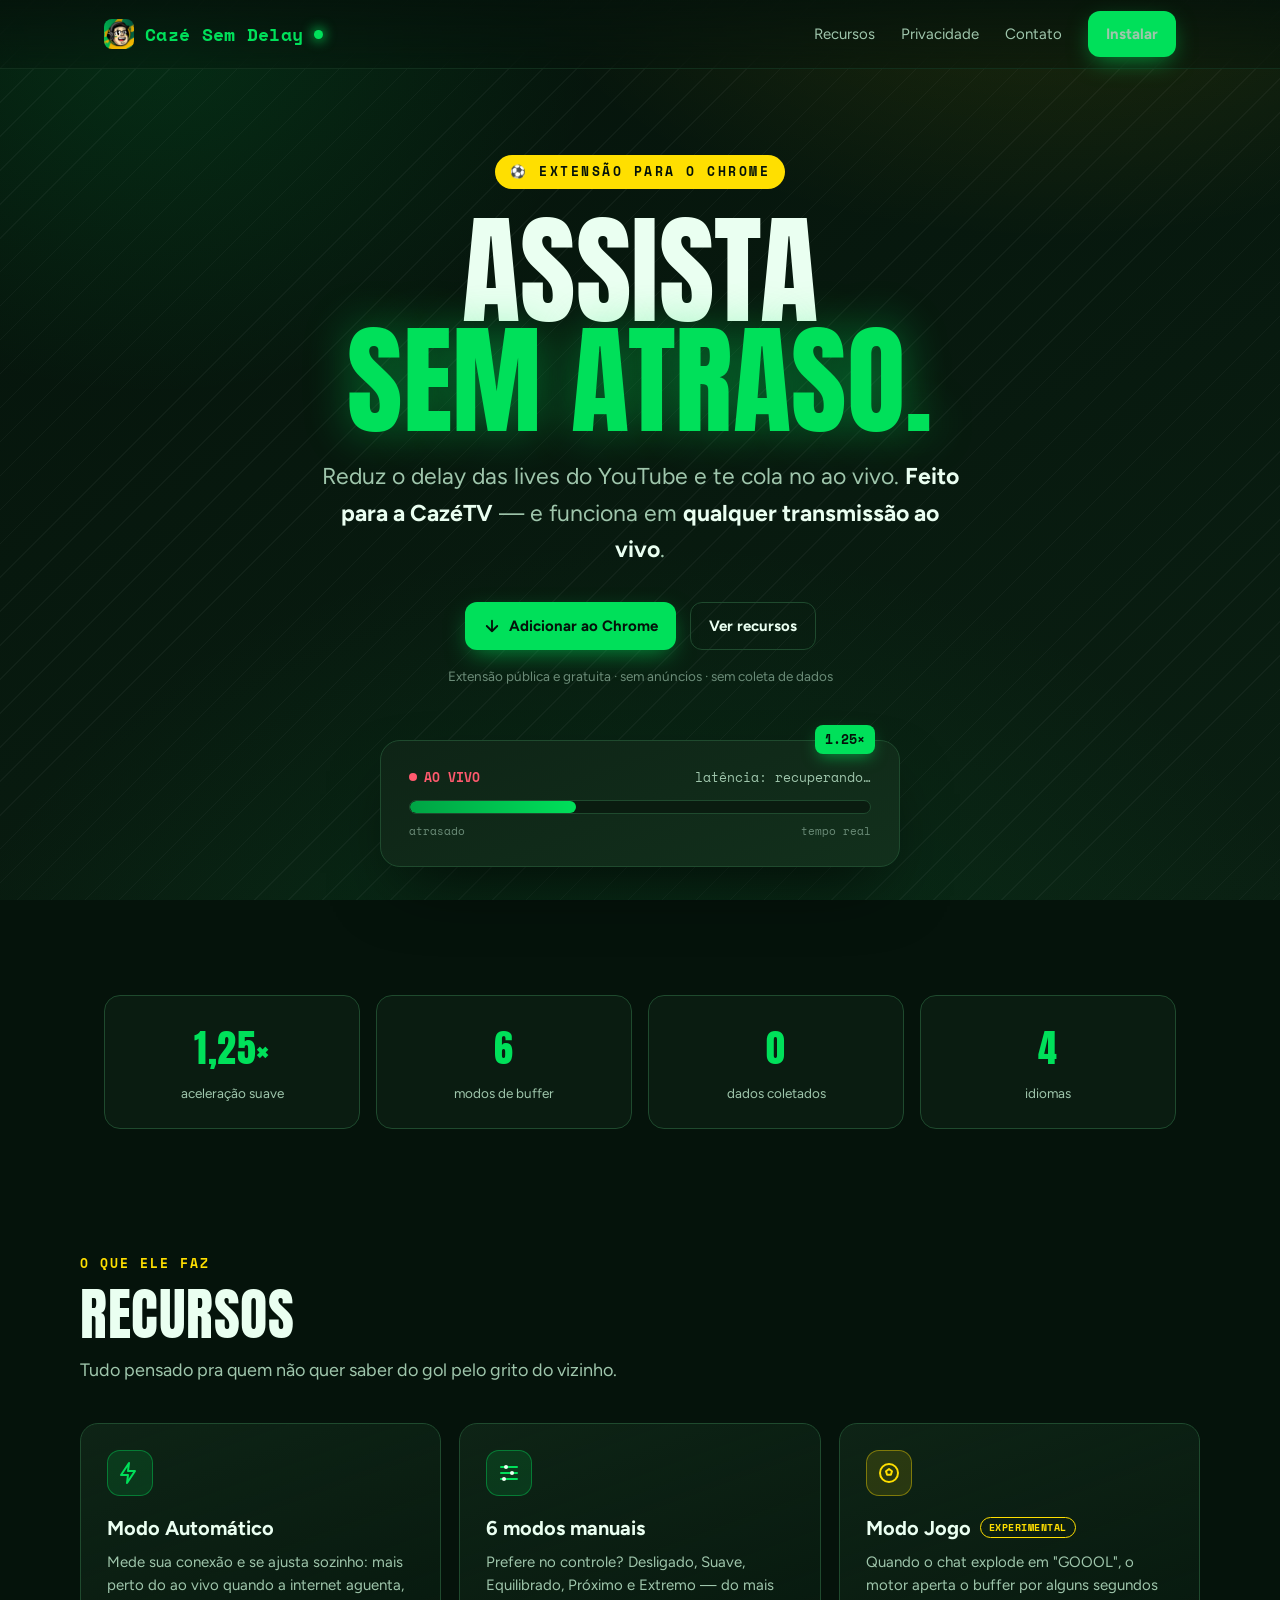
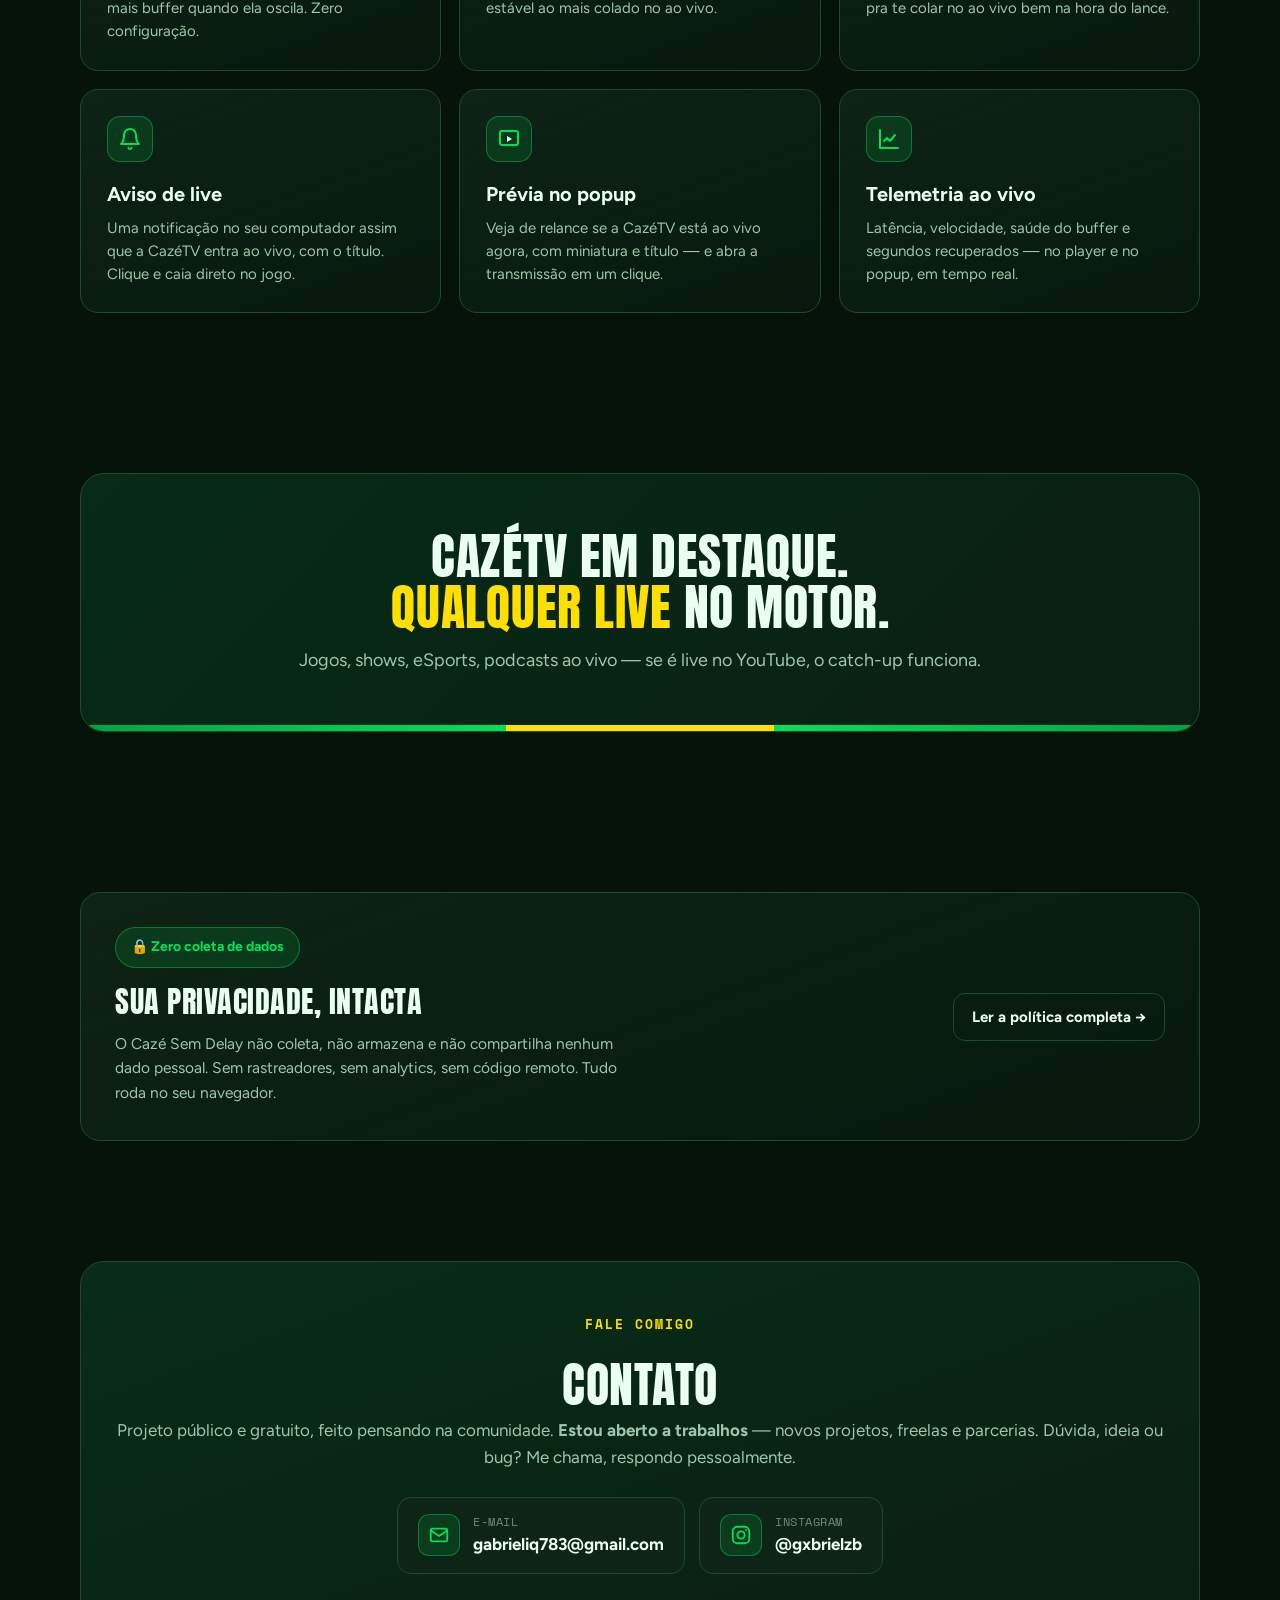
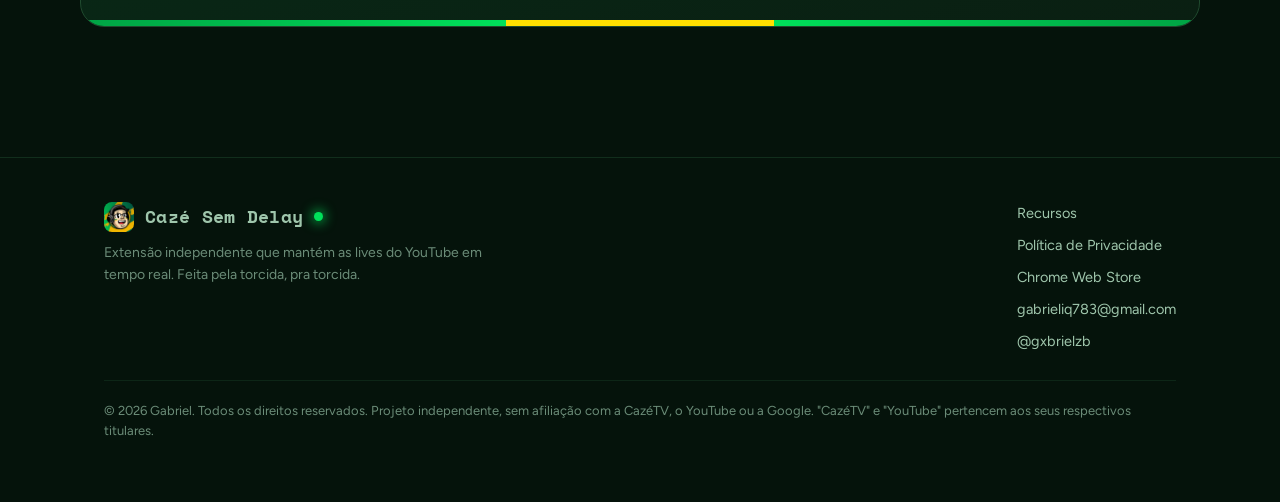
==== commit a12d4a82: "Site: reforça projeto público/comunidade e aberto a trabalhos Co-Authored-By: Claude Fable 5 <norepl" ====
--- a/index.html
+++ b/index.html
@@ -38,7 +38,7 @@
         Adicionar ao Chrome</a>
       <a class="btn btn-ghost" href="#recursos">Ver recursos</a>
     </div>
-    <p class="hero-badge reveal" style="animation-delay:.34s">Grátis · sem anúncios · sem coleta de dados</p>
+    <p class="hero-badge reveal" style="animation-delay:.34s">Extensão pública e gratuita · sem anúncios · sem coleta de dados</p>
 
     <!-- speedometer -->
     <div class="gauge reveal" style="animation-delay:.42s">
@@ -123,7 +123,7 @@
     <div class="contact">
       <p class="sec-kicker">FALE COMIGO</p>
       <h2>Contato</h2>
-      <p>Dúvida, ideia, feedback ou bug? Me chama — respondo pessoalmente.</p>
+      <p>Projeto público e gratuito, feito pensando na comunidade. <b>Estou aberto a trabalhos</b> — novos projetos, freelas e parcerias. Dúvida, ideia ou bug? Me chama, respondo pessoalmente.</p>
       <div class="contact-btns">
         <a class="contact-card" href="mailto:gabrieliq783@gmail.com">
           <span class="ci"><svg viewBox="0 0 24 24"><rect x="3" y="5" width="18" height="14" rx="2"/><path d="m3 7 9 6 9-6"/></svg></span>
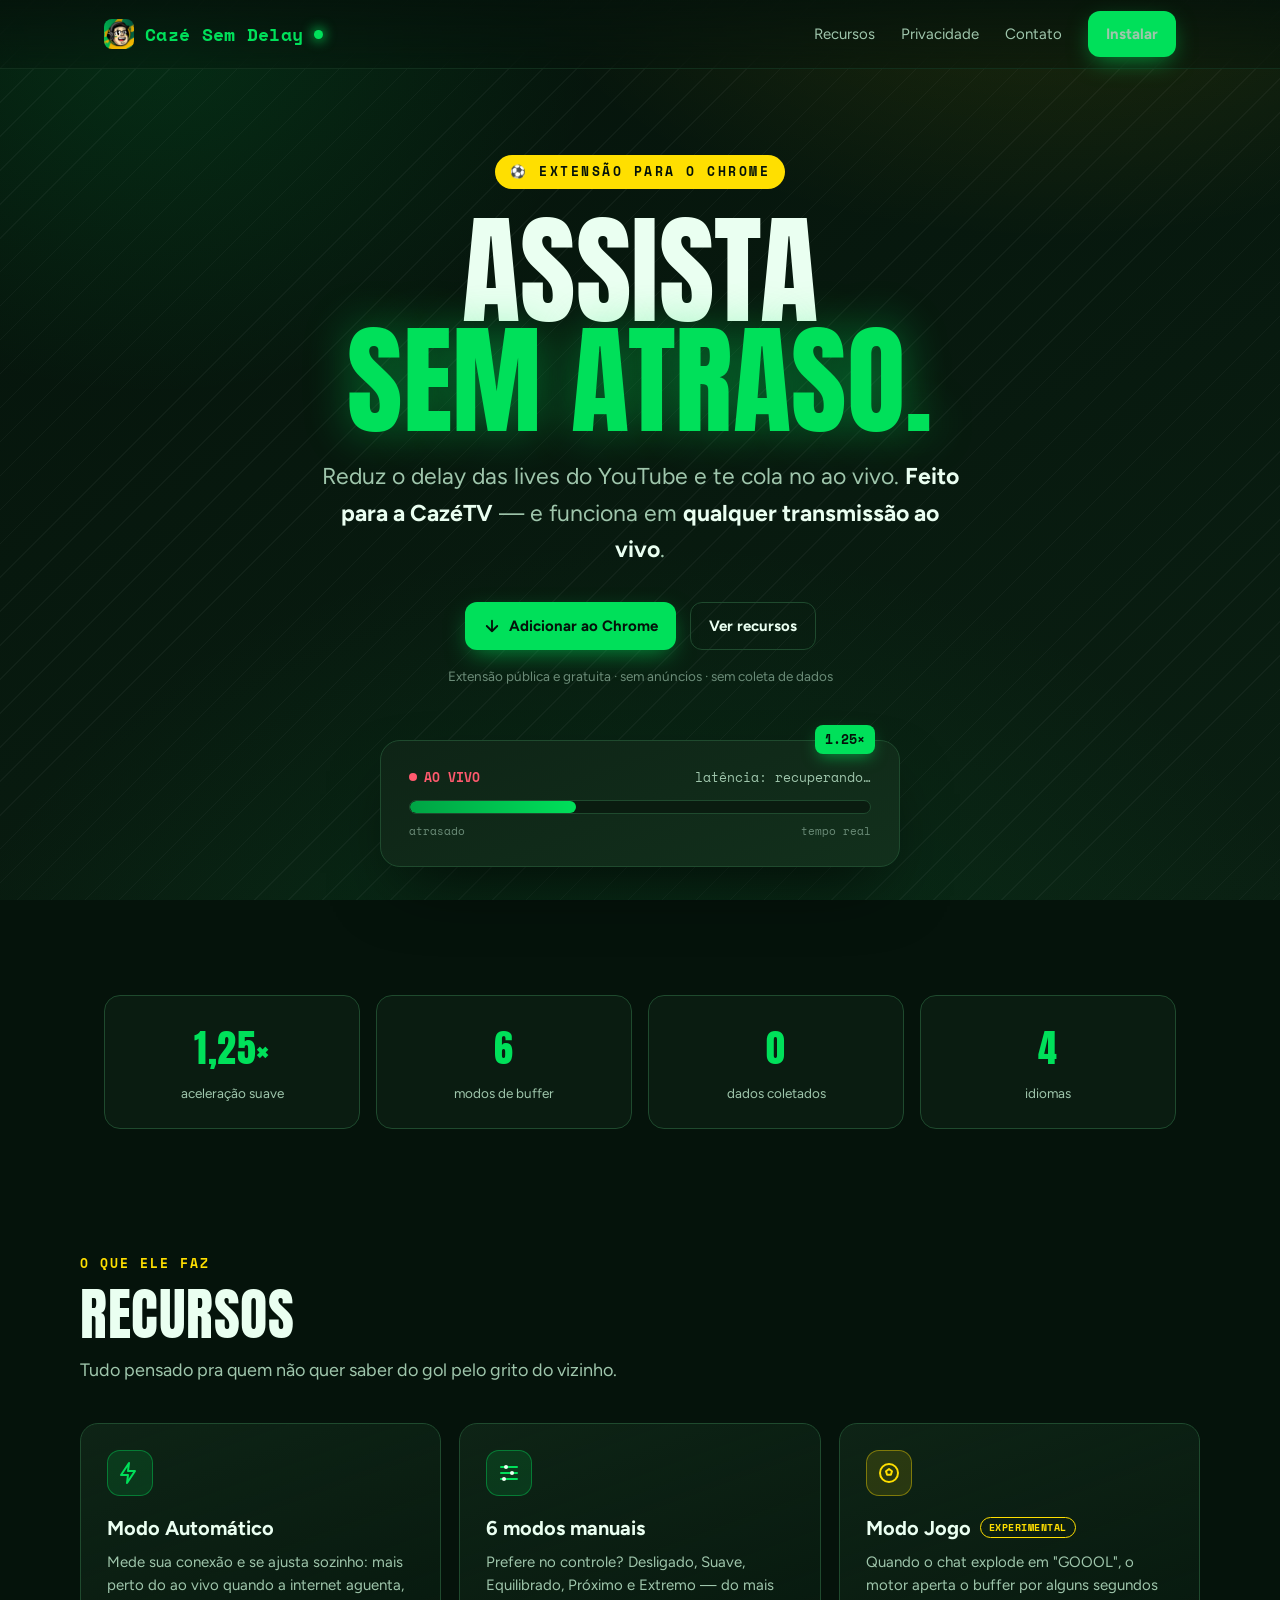
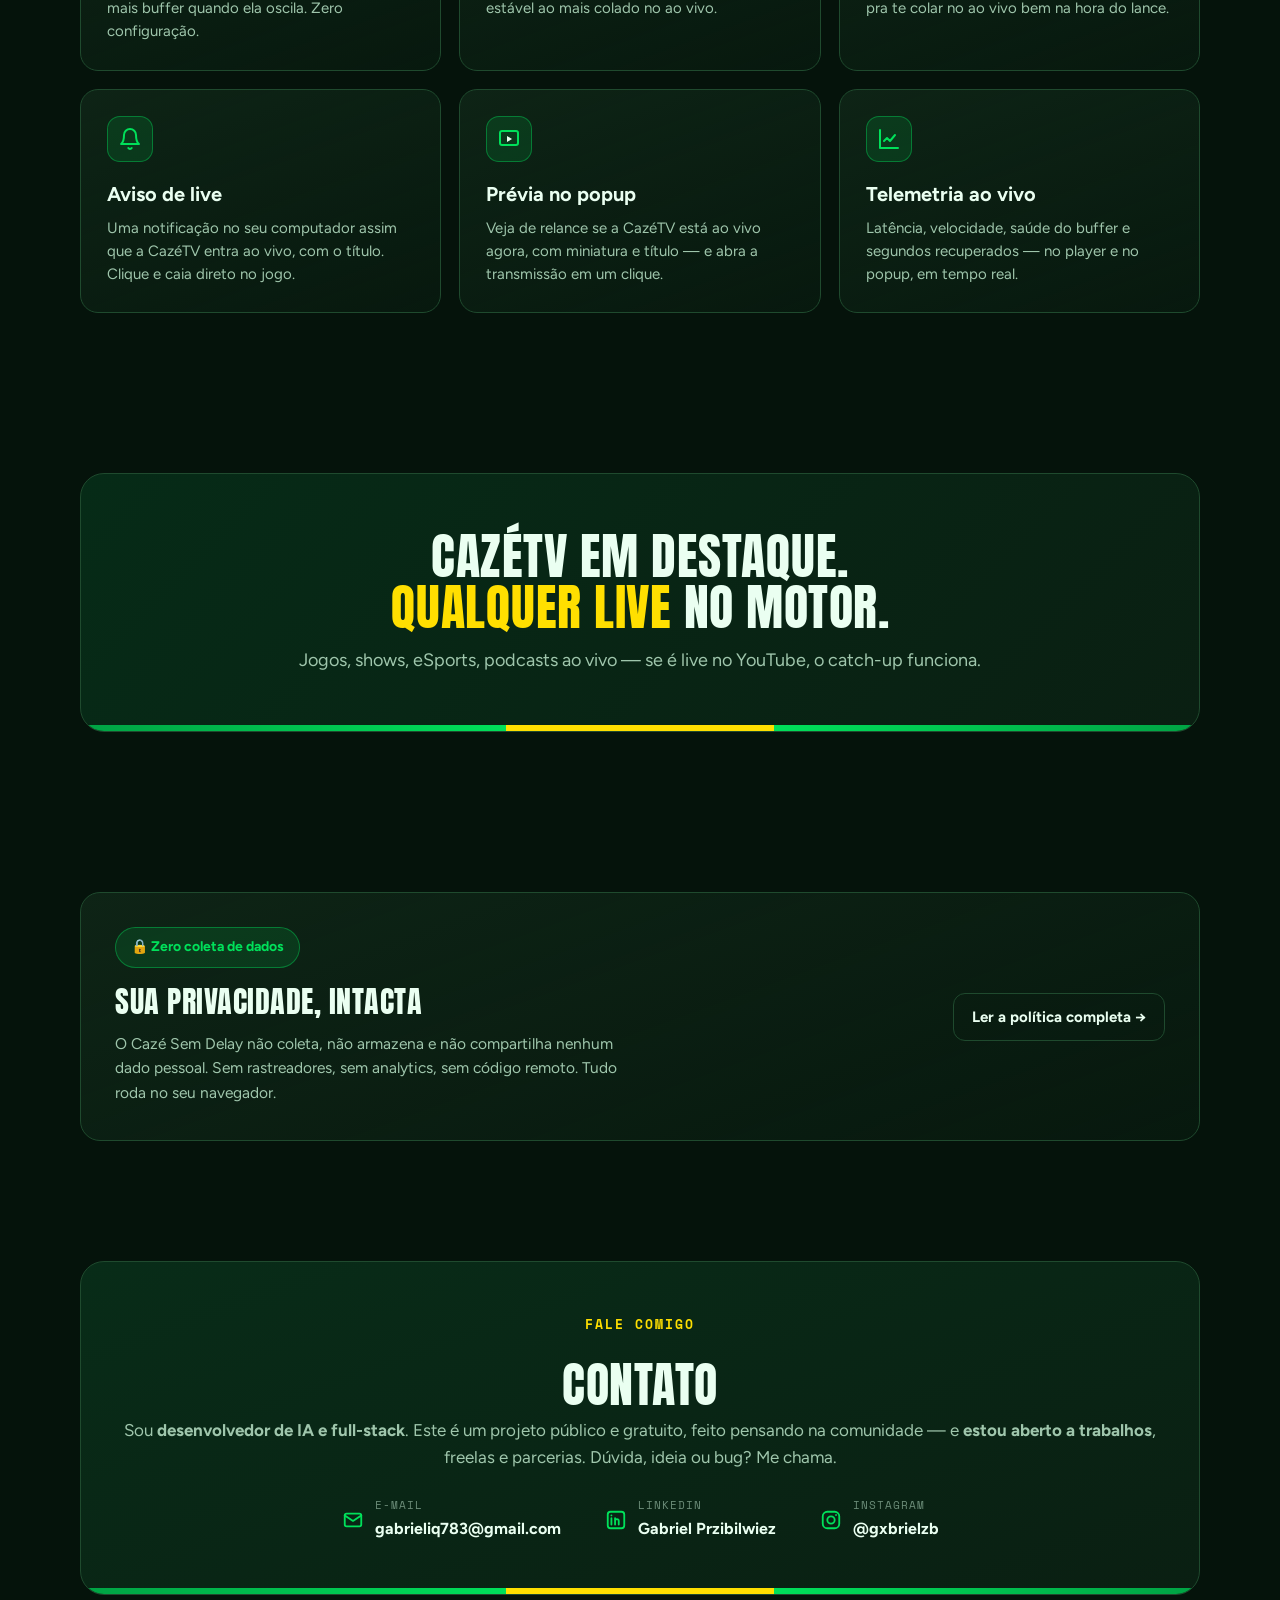
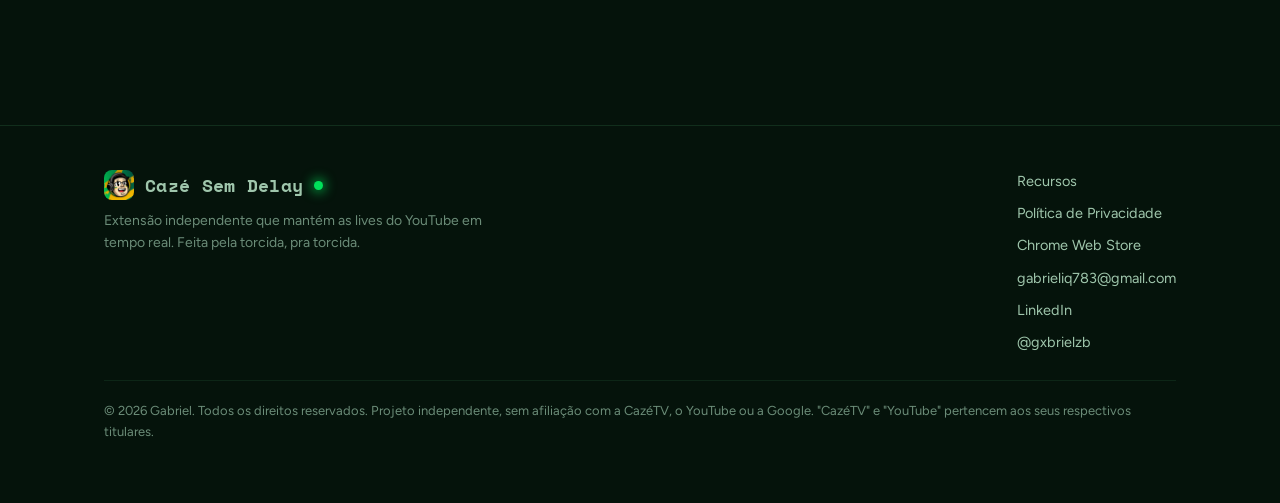
==== commit 254c12c5: "Contato: remove fundos dos cards, adiciona LinkedIn e menciona dev de IA Co-Authored-By: Claude Fabl" ====
--- a/index.html
+++ b/index.html
@@ -123,11 +123,15 @@
     <div class="contact">
       <p class="sec-kicker">FALE COMIGO</p>
       <h2>Contato</h2>
-      <p>Projeto público e gratuito, feito pensando na comunidade. <b>Estou aberto a trabalhos</b> — novos projetos, freelas e parcerias. Dúvida, ideia ou bug? Me chama, respondo pessoalmente.</p>
+      <p>Sou <b>desenvolvedor de IA e full-stack</b>. Este é um projeto público e gratuito, feito pensando na comunidade — e <b>estou aberto a trabalhos</b>, freelas e parcerias. Dúvida, ideia ou bug? Me chama.</p>
       <div class="contact-btns">
         <a class="contact-card" href="mailto:gabrieliq783@gmail.com">
           <span class="ci"><svg viewBox="0 0 24 24"><rect x="3" y="5" width="18" height="14" rx="2"/><path d="m3 7 9 6 9-6"/></svg></span>
           <span><small>E-MAIL</small><b>gabrieliq783@gmail.com</b></span>
+        </a>
+        <a class="contact-card" href="https://www.linkedin.com/in/gabriel-przibilwiez-773753269/">
+          <span class="ci"><svg viewBox="0 0 24 24"><rect x="3" y="3" width="18" height="18" rx="3"/><path d="M7 10v7M7 7v.01M11 17v-4a2 2 0 0 1 4 0v4M11 17v-7" /></svg></span>
+          <span><small>LINKEDIN</small><b>Gabriel Przibilwiez</b></span>
         </a>
         <a class="contact-card" href="https://instagram.com/gxbrielzb">
           <span class="ci"><svg viewBox="0 0 24 24"><rect x="3" y="3" width="18" height="18" rx="5"/><circle cx="12" cy="12" r="4"/><circle cx="17.5" cy="6.5" r="1" fill="currentColor" stroke="none"/></svg></span>
@@ -150,6 +154,7 @@
         <a href="privacidade.html">Política de Privacidade</a>
         <a href="https://chromewebstore.google.com/detail/gmfbbgeihenmmnpkmefojhnpockgpnch">Chrome Web Store</a>
         <a href="mailto:gabrieliq783@gmail.com">gabrieliq783@gmail.com</a>
+        <a href="https://www.linkedin.com/in/gabriel-przibilwiez-773753269/">LinkedIn</a>
         <a href="https://instagram.com/gxbrielzb">@gxbrielzb</a>
       </div>
     </div>
--- a/styles.css
+++ b/styles.css
@@ -139,16 +139,16 @@
 .contact .sec-kicker{color:var(--y)}
 .contact h2{font-family:"Anton",sans-serif;font-weight:400;font-size:clamp(30px,5vw,48px);text-transform:uppercase;letter-spacing:.5px;margin-bottom:8px}
 .contact p{color:var(--dim);margin-bottom:26px}
-.contact-btns{display:flex;gap:14px;justify-content:center;flex-wrap:wrap}
-.contact-card{display:inline-flex;align-items:center;gap:13px;text-align:left;
-  background:var(--surface);border:1px solid var(--border);border-radius:14px;padding:14px 20px;
-  transition:transform .14s var(--ease),border-color .2s,box-shadow .2s}
-.contact-card:hover{transform:translateY(-3px);border-color:var(--g);box-shadow:0 18px 38px -18px rgba(0,224,90,.4)}
-.contact-card .ci{width:42px;height:42px;border-radius:11px;display:grid;place-items:center;flex:none;
-  background:rgba(0,224,90,.12);border:1px solid rgba(0,224,90,.4)}
-.contact-card .ci svg{width:22px;height:22px;stroke:var(--g);fill:none;stroke-width:2;stroke-linecap:round;stroke-linejoin:round}
-.contact-card small{display:block;color:var(--faint);font-size:12px;font-family:"Space Mono",monospace;letter-spacing:.5px}
-.contact-card b{color:var(--ink);font-size:17px;font-weight:700}
+.contact-btns{display:flex;gap:14px 44px;justify-content:center;flex-wrap:wrap}
+.contact-card{display:inline-flex;align-items:center;gap:11px;text-align:left;
+  transition:transform .14s var(--ease)}
+.contact-card:hover{transform:translateY(-2px)}
+.contact-card:hover b{color:var(--g)}
+.contact-card .ci{display:grid;place-items:center;flex:none}
+.contact-card .ci svg{width:22px;height:22px;stroke:var(--g);fill:none;stroke-width:2;stroke-linecap:round;stroke-linejoin:round;transition:transform .2s var(--ease)}
+.contact-card:hover .ci svg{transform:scale(1.12)}
+.contact-card small{display:block;color:var(--faint);font-size:11px;font-family:"Space Mono",monospace;letter-spacing:1px}
+.contact-card b{color:var(--ink);font-size:16px;font-weight:700;transition:color .2s}
 
 /* ---- footer ---- */
 footer{border-top:1px solid rgba(31,74,46,.5);margin-top:70px;padding:44px 0 60px}
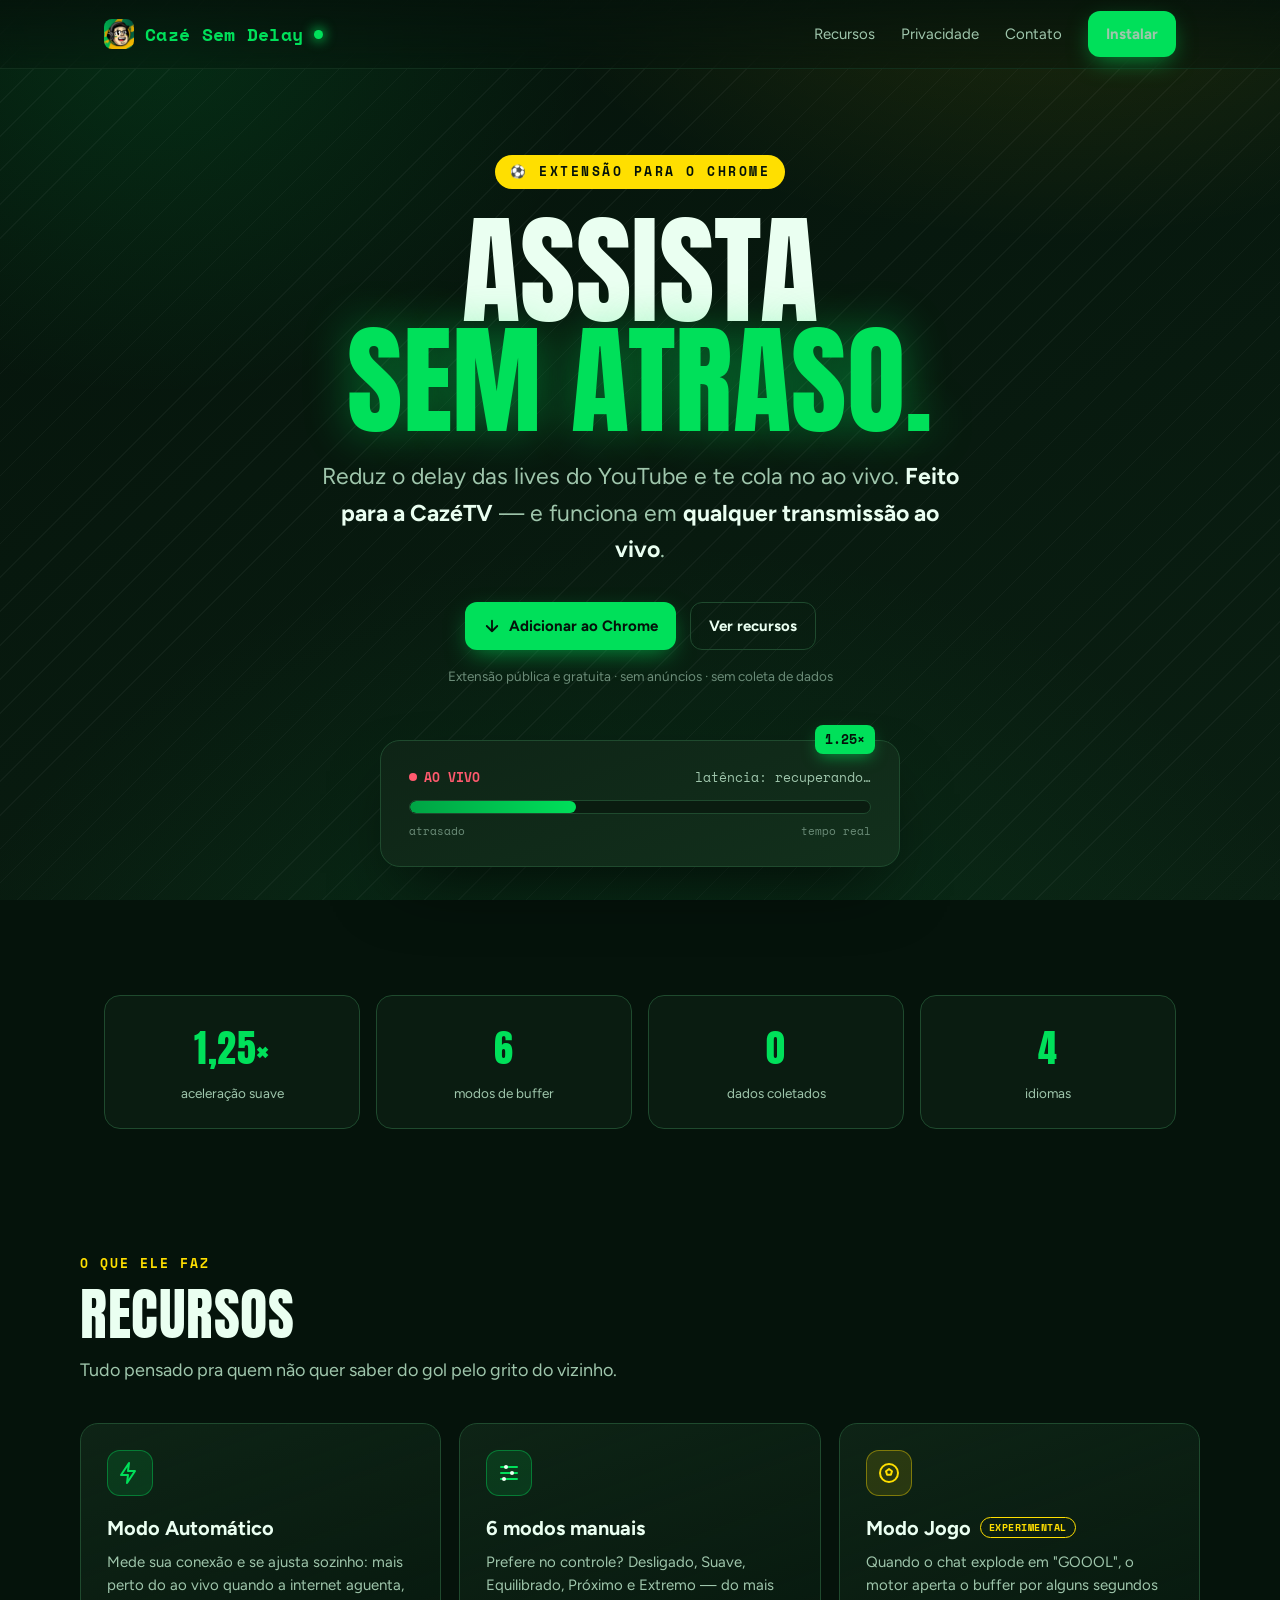
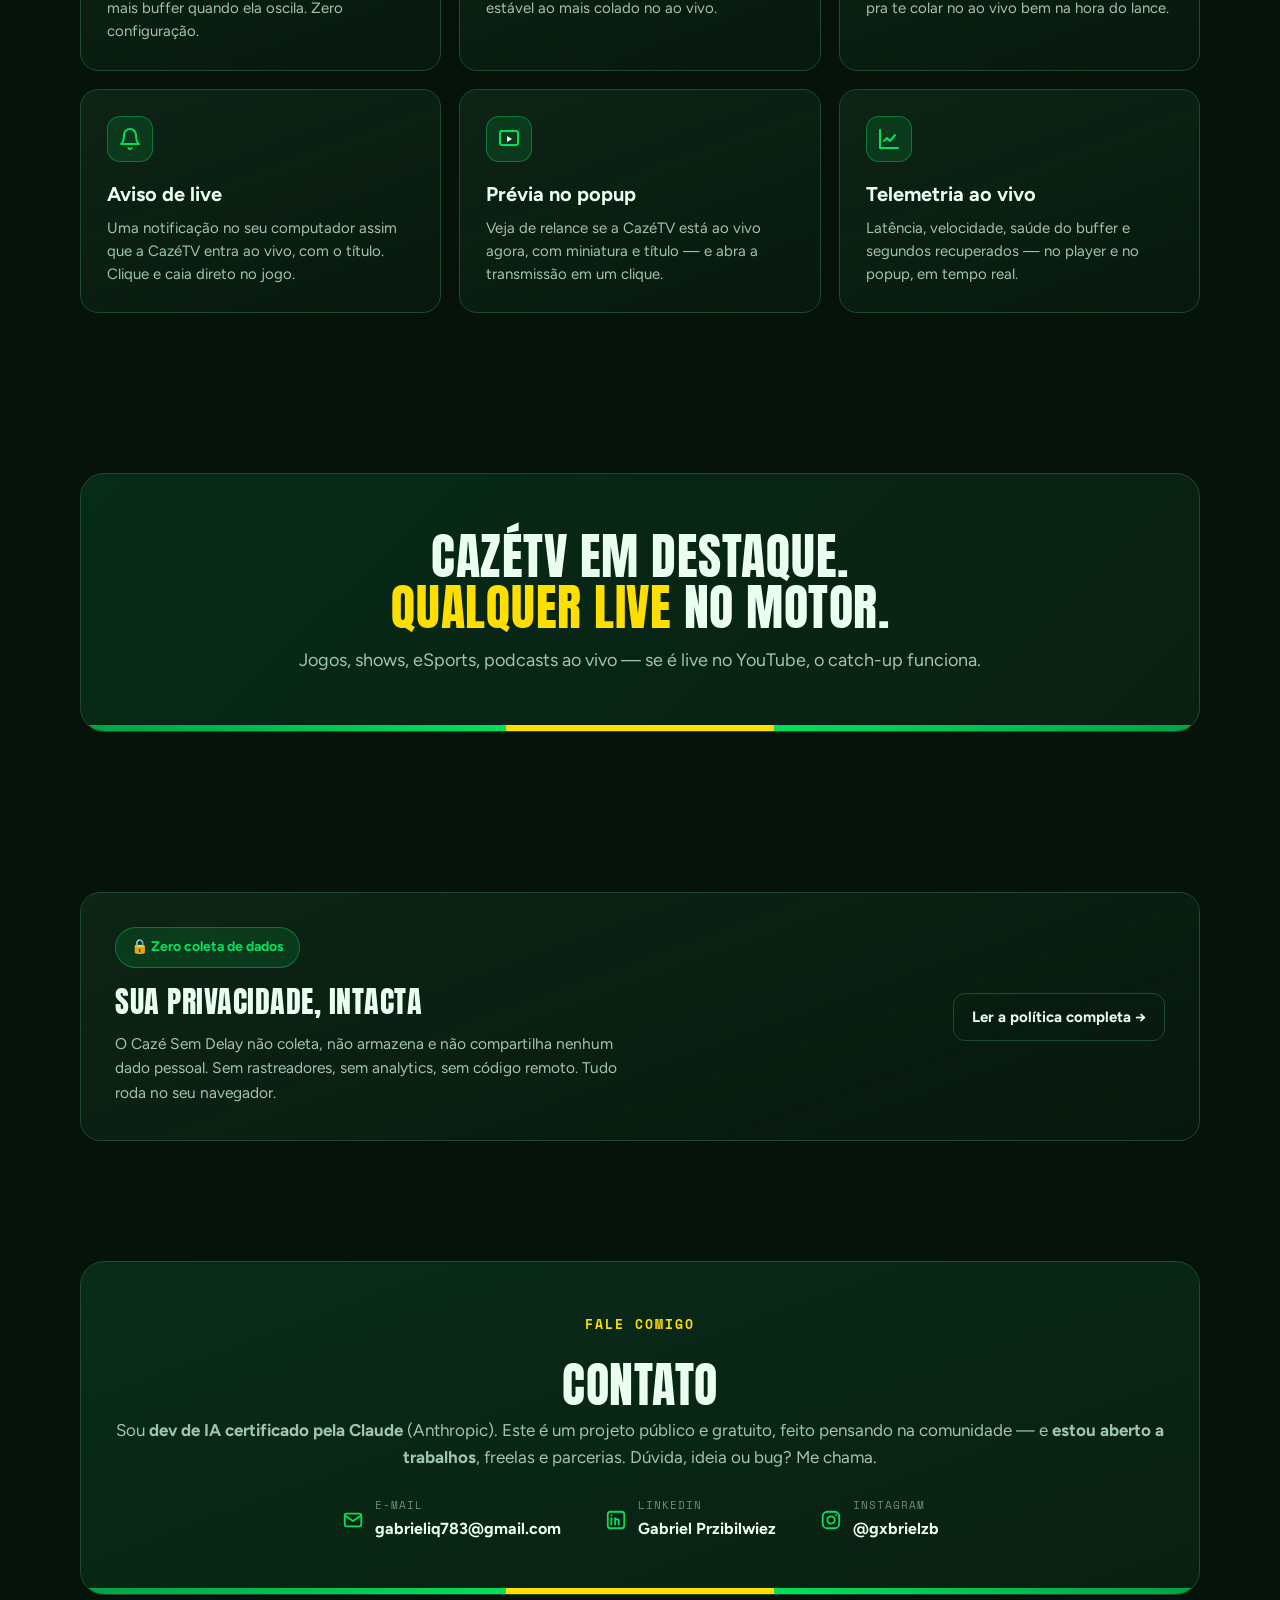
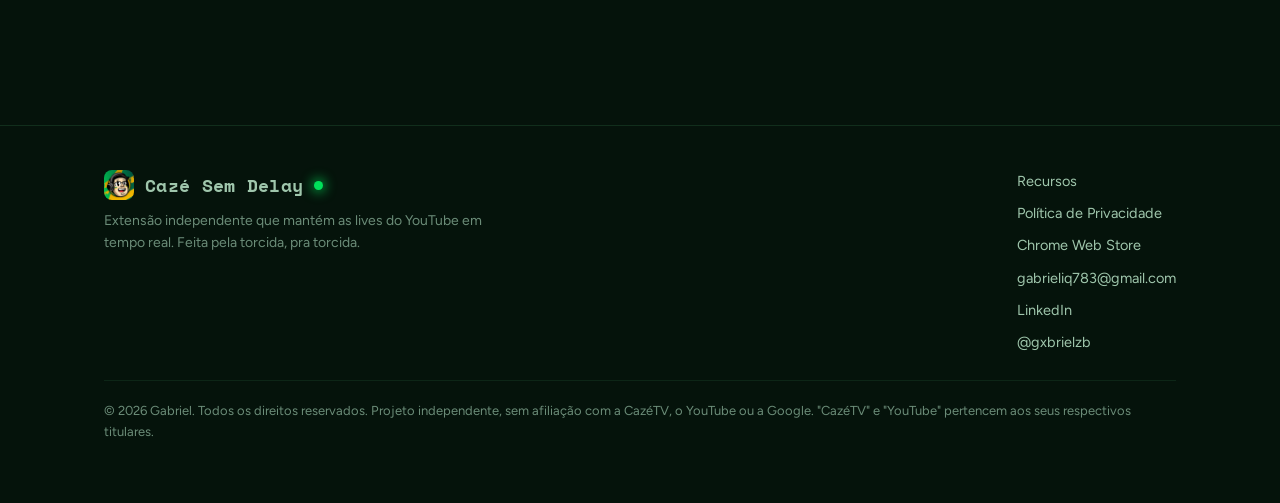
==== commit 0e2de8a9: "Contato: dev de IA certificado pela Claude (remove full-stack) Co-Authored-By: Claude Fable 5 <norep" ====
--- a/index.html
+++ b/index.html
@@ -123,7 +123,7 @@
     <div class="contact">
       <p class="sec-kicker">FALE COMIGO</p>
       <h2>Contato</h2>
-      <p>Sou <b>desenvolvedor de IA e full-stack</b>. Este é um projeto público e gratuito, feito pensando na comunidade — e <b>estou aberto a trabalhos</b>, freelas e parcerias. Dúvida, ideia ou bug? Me chama.</p>
+      <p>Sou <b>dev de IA certificado pela Claude</b> (Anthropic). Este é um projeto público e gratuito, feito pensando na comunidade — e <b>estou aberto a trabalhos</b>, freelas e parcerias. Dúvida, ideia ou bug? Me chama.</p>
       <div class="contact-btns">
         <a class="contact-card" href="mailto:gabrieliq783@gmail.com">
           <span class="ci"><svg viewBox="0 0 24 24"><rect x="3" y="5" width="18" height="14" rx="2"/><path d="m3 7 9 6 9-6"/></svg></span>
